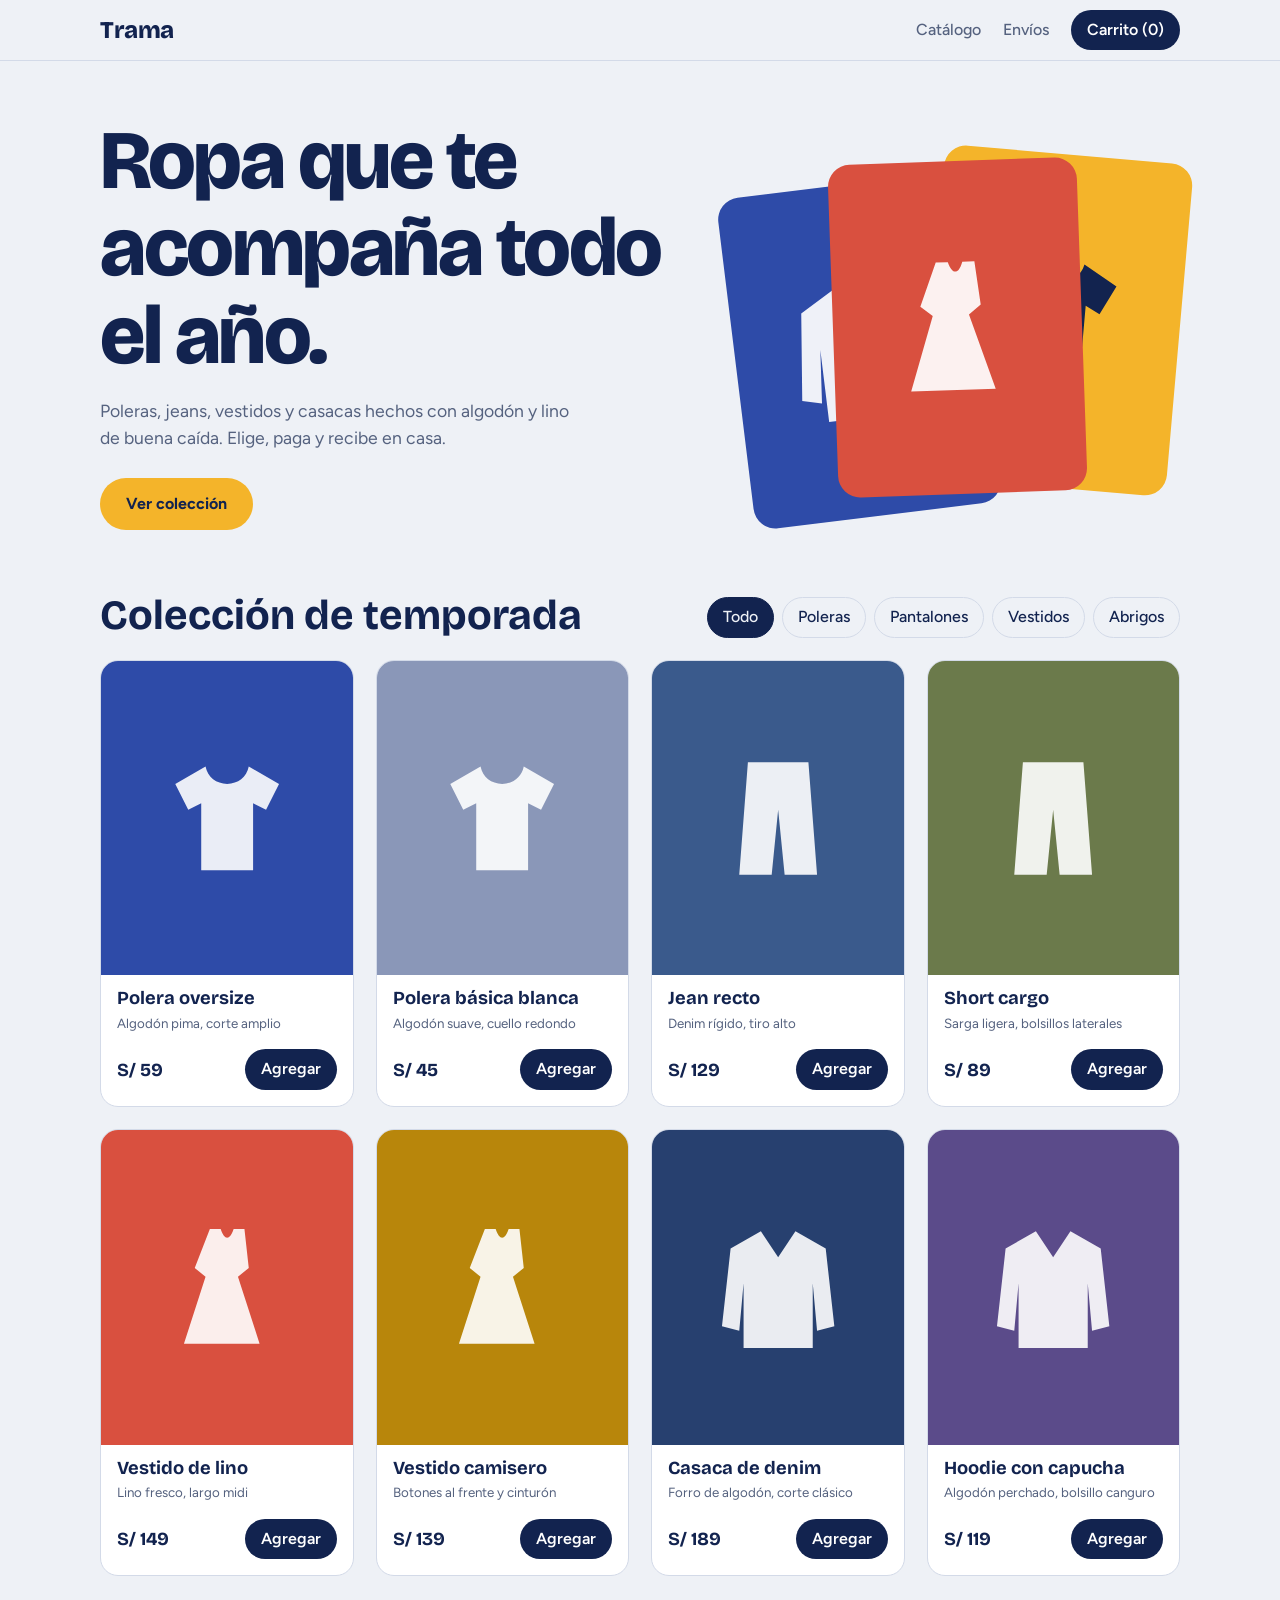
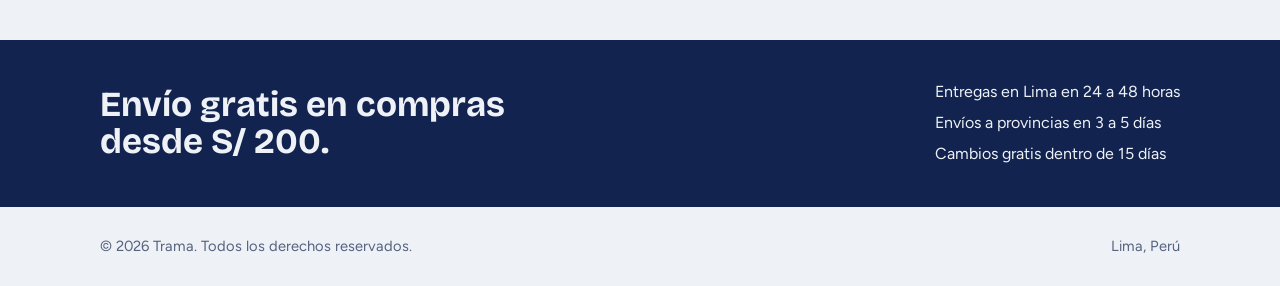
==== index.html @ 6aeb971f "Create index.html" ====
<!DOCTYPE html>
<html lang="es">
<head>
<meta charset="utf-8">
<meta name="viewport" content="width=device-width, initial-scale=1, viewport-fit=cover">
<title>Trama – Tienda de ropa</title>
<link href="https://fonts.googleapis.com/css2?family=Bricolage+Grotesque:wght@500;700;800&family=Figtree:wght@400;500;600&display=swap" rel="stylesheet">
<style>
:root{--bg:#EEF1F6;--surface:#fff;--ink:#12234F;--muted:#55627F;--line:#D3DAE8;--accent:#F4B42A;--on-accent:#12234F;--btn:#12234F;--on-btn:#fff;
box-sizing:border-box;padding-top:env(safe-area-inset-top,0px);padding-bottom:env(safe-area-inset-bottom,0px)}
@media (prefers-color-scheme:dark){:root:not([data-theme="light"]){--bg:#0F1730;--surface:#18224A;--ink:#EEF1F8;--muted:#A9B4D0;--line:#2B3766;--accent:#F4B42A;--on-accent:#12234F;--btn:#F4B42A;--on-btn:#12234F;color-scheme:dark}}
:root[data-theme="dark"]{--bg:#0F1730;--surface:#18224A;--ink:#EEF1F8;--muted:#A9B4D0;--line:#2B3766;--btn:#F4B42A;--on-btn:#12234F;color-scheme:dark}
*,*::before,*::after{box-sizing:inherit}
html{scroll-padding-top:env(safe-area-inset-top,0px)}
body{margin:0;background:var(--bg);color:var(--ink);font:400 1rem/1.55 Figtree,system-ui,sans-serif}
h1,h2,h3{font-family:"Bricolage Grotesque",Figtree,system-ui,sans-serif;line-height:1.05;margin:0}
a{color:inherit}
button{font:inherit;cursor:pointer}
:focus-visible{outline:3px solid var(--accent);outline-offset:2px}
.wrap{max-width:1120px;margin:0 auto;padding:0 20px}
header{position:sticky;top:env(safe-area-inset-top,0px);z-index:5;background:var(--bg);border-bottom:1px solid var(--line)}
header .wrap{display:flex;align-items:center;justify-content:space-between;height:60px}
.logo{font:800 1.5rem "Bricolage Grotesque",sans-serif;text-decoration:none;letter-spacing:-.02em}
nav{display:flex;gap:22px;align-items:center}
nav a{text-decoration:none;font-weight:500;color:var(--muted)}
nav a:hover{color:var(--ink)}
.cart-btn{background:var(--btn);color:var(--on-btn);border:0;border-radius:999px;padding:8px 16px;font-weight:600}
.hero{padding:56px 0 40px}
.hero .wrap{display:grid;grid-template-columns:1.15fr .85fr;gap:32px;align-items:center}
.hero h1{font-size:clamp(2.6rem,7vw,5.2rem);font-weight:800;letter-spacing:-.03em}
.hero p{max-width:44ch;color:var(--muted);font-size:1.1rem;margin:18px 0 26px}
.cta{display:inline-block;background:var(--accent);color:var(--on-accent);font-weight:700;padding:14px 26px;border-radius:999px;text-decoration:none}
.stack{position:relative;height:340px}
.tile{position:absolute;width:56%;aspect-ratio:3/4;border-radius:22px;display:grid;place-items:center;color:rgba(255,255,255,.92)}
.tile svg{width:62%;height:62%}
.t1{background:#2E4BA8;left:0;top:30px;transform:rotate(-7deg)}
.t2{background:#F4B42A;color:#12234F;right:0;top:0;transform:rotate(5deg)}
.t3{background:#D9503F;left:22%;bottom:0;transform:rotate(-2deg)}
.shop{padding:24px 0 64px}
.shop-head{display:flex;flex-wrap:wrap;gap:16px;align-items:end;justify-content:space-between;margin-bottom:22px}
.shop-head h2{font-size:clamp(1.8rem,4vw,2.6rem)}
.filters{display:flex;flex-wrap:wrap;gap:8px}
.filters button{background:transparent;color:var(--ink);border:1.5px solid var(--line);border-radius:999px;padding:7px 15px;font-weight:500}
.filters button[aria-pressed="true"]{background:var(--ink);color:var(--bg);border-color:var(--ink)}
.grid{display:grid;grid-template-columns:repeat(auto-fill,minmax(230px,1fr));gap:22px}
.card{background:var(--surface);border:1px solid var(--line);border-radius:18px;overflow:hidden;display:flex;flex-direction:column}
.thumb{aspect-ratio:4/5;display:grid;place-items:center;color:rgba(255,255,255,.9)}
.thumb svg{width:55%;height:55%}
.info{padding:14px 16px 16px;display:flex;flex-direction:column;gap:4px;flex:1}
.info h3{font-size:1.15rem;font-weight:700}
.info small{color:var(--muted)}
.row{display:flex;justify-content:space-between;align-items:center;margin-top:auto;padding-top:12px}
.price{font:700 1.15rem "Bricolage Grotesque",sans-serif}
.add{background:var(--btn);color:var(--on-btn);border:0;border-radius:999px;padding:8px 16px;font-weight:600}
.promo{background:var(--ink);color:var(--bg);padding:40px 0}
.promo .wrap{display:flex;flex-wrap:wrap;gap:12px 40px;justify-content:space-between;align-items:center}
.promo h2{font-size:clamp(1.5rem,3.5vw,2.2rem);max-width:20ch}
.promo ul{margin:0;padding:0;list-style:none;display:grid;gap:6px}
footer{padding:28px 0;color:var(--muted);font-size:.92rem}
footer .wrap{display:flex;flex-wrap:wrap;justify-content:space-between;gap:8px}
aside{position:fixed;top:0;right:0;bottom:0;width:min(380px,100%);background:var(--surface);border-left:1px solid var(--line);z-index:10;transform:translateX(100%);transition:transform .25s;display:flex;flex-direction:column;padding:calc(18px + env(safe-area-inset-top,0px)) 20px calc(18px + env(safe-area-inset-bottom,0px))}
aside.open{transform:none}
aside header{position:static;border:0;background:none}
.drawer-top{display:flex;justify-content:space-between;align-items:center}
.drawer-top h2{font-size:1.5rem}
.x{background:none;border:0;color:var(--ink);font-size:1.6rem;line-height:1}
#items{flex:1;overflow:auto;margin:14px 0;display:grid;gap:12px;align-content:start}
.line{display:grid;grid-template-columns:auto 1fr auto;gap:12px;align-items:center;border-bottom:1px solid var(--line);padding-bottom:12px}
.dot{width:38px;height:38px;border-radius:10px}
.line b{display:block}
.line small{color:var(--muted)}
.qty{display:flex;align-items:center;gap:8px}
.qty button{width:28px;height:28px;border-radius:50%;border:1.5px solid var(--line);background:none;color:var(--ink)}
.empty{color:var(--muted)}
.total{display:flex;justify-content:space-between;font:700 1.25rem "Bricolage Grotesque",sans-serif;margin-bottom:12px}
.checkout{display:block;text-align:center;background:var(--accent);color:var(--on-accent);font-weight:700;padding:14px;border-radius:999px;text-decoration:none}
.checkout[aria-disabled="true"]{opacity:.45;pointer-events:none}
.scrim{position:fixed;inset:0;background:rgba(10,15,35,.5);z-index:9;display:none}
.scrim.open{display:block}
@media (max-width:760px){.hero .wrap{grid-template-columns:1fr}.stack{height:280px}nav a.hide{display:none}}
@media (prefers-reduced-motion:reduce){aside{transition:none}}
</style>
</head>
<body>
<svg width="0" height="0" style="position:absolute" aria-hidden="true">
<symbol id="polera" viewBox="0 0 64 64"><path fill="currentColor" d="M22 8l-14 8 6 12 6-3v31h24V25l6 3 6-12-14-8c-1 5-5 8-10 8s-9-3-10-8z"/></symbol>
<symbol id="pantalon" viewBox="0 0 64 64"><path fill="currentColor" d="M18 6h28l4 52H35l-3-30-3 30H14z"/></symbol>
<symbol id="vestido" viewBox="0 0 64 64"><path fill="currentColor" d="M24 5h5c1 3 2 4 3 4s2-1 3-4h5l2 18-5 4 10 31H12l10-31-5-4z"/></symbol>
<symbol id="abrigo" viewBox="0 0 64 64"><path fill="currentColor" d="M24 6l-14 8-4 36 8 2 2-22v30h32V30l2 22 8-2-4-36-14-8-8 12z"/></symbol>
</svg>

<header><div class="wrap">
<a class="logo" href="#">Trama</a>
<nav><a class="hide" href="#catalogo">Catálogo</a><a class="hide" href="#envios">Envíos</a>
<button class="cart-btn" id="open" aria-label="Abrir carrito">Carrito (<span id="count">0</span>)</button></nav>
</div></header>

<section class="hero"><div class="wrap">
<div>
<h1>Ropa que te acompaña todo el año.</h1>
<p>Poleras, jeans, vestidos y casacas hechos con algodón y lino de buena caída. Elige, paga y recibe en casa.</p>
<a class="cta" href="#catalogo">Ver colección</a>
</div>
<div class="stack" aria-hidden="true">
<div class="tile t1"><svg><use href="#abrigo"/></svg></div>
<div class="tile t2"><svg><use href="#polera"/></svg></div>
<div class="tile t3"><svg><use href="#vestido"/></svg></div>
</div>
</div></section>

<section class="shop" id="catalogo"><div class="wrap">
<div class="shop-head">
<h2>Colección de temporada</h2>
<div class="filters" id="filters" role="group" aria-label="Filtrar por categoría"></div>
</div>
<div class="grid" id="grid"></div>
</div></section>

<section class="promo" id="envios"><div class="wrap">
<h2>Envío gratis en compras desde S/ 200.</h2>
<ul><li>Entregas en Lima en 24 a 48 horas</li><li>Envíos a provincias en 3 a 5 días</li><li>Cambios gratis dentro de 15 días</li></ul>
</div></section>

<footer><div class="wrap"><span>© 2026 Trama. Todos los derechos reservados.</span><span>Lima, Perú</span></div></footer>

<div class="scrim" id="scrim"></div>
<aside id="drawer" aria-label="Carrito de compras" aria-hidden="true">
<div class="drawer-top"><h2>Tu carrito</h2><button class="x" id="close" aria-label="Cerrar carrito">×</button></div>
<div id="items"></div>
<div class="total"><span>Total</span><span id="total">S/ 0</span></div>
<a class="checkout" id="checkout" href="#" aria-disabled="true">Finalizar compra por WhatsApp</a>
</aside>

<script>
var P=[
{id:1,n:"Polera oversize",c:"Poleras",p:59,col:"#2E4BA8",i:"polera",d:"Algodón pima, corte amplio"},
{id:2,n:"Polera básica blanca",c:"Poleras",p:45,col:"#8A97B8",i:"polera",d:"Algodón suave, cuello redondo"},
{id:3,n:"Jean recto",c:"Pantalones",p:129,col:"#3A5A8C",i:"pantalon",d:"Denim rígido, tiro alto"},
{id:4,n:"Short cargo",c:"Pantalones",p:89,col:"#6B7A4B",i:"pantalon",d:"Sarga ligera, bolsillos laterales"},
{id:5,n:"Vestido de lino",c:"Vestidos",p:149,col:"#D9503F",i:"vestido",d:"Lino fresco, largo midi"},
{id:6,n:"Vestido camisero",c:"Vestidos",p:139,col:"#B8860B",i:"vestido",d:"Botones al frente y cinturón"},
{id:7,n:"Casaca de denim",c:"Abrigos",p:189,col:"#27406F",i:"abrigo",d:"Forro de algodón, corte clásico"},
{id:8,n:"Hoodie con capucha",c:"Abrigos",p:119,col:"#5B4B8A",i:"abrigo",d:"Algodón perchado, bolsillo canguro"}
];
var cats=["Todo","Poleras","Pantalones","Vestidos","Abrigos"],cur="Todo",cart={};
var $=function(i){return document.getElementById(i)};
function money(n){return "S/ "+n}
function drawFilters(){
  $("filters").innerHTML=cats.map(function(c){return '<button type="button" data-c="'+c+'" aria-pressed="'+(c===cur)+'">'+c+'</button>'}).join("");
}
function drawGrid(){
  $("grid").innerHTML=P.filter(function(x){return cur==="Todo"||x.c===cur}).map(function(x){
    return '<article class="card"><div class="thumb" style="background:'+x.col+'"><svg><use href="#'+x.i+'"/></svg></div>'+
    '<div class="info"><h3>'+x.n+'</h3><small>'+x.d+'</small><div class="row"><span class="price">'+money(x.p)+'</span>'+
    '<button class="add" type="button" data-add="'+x.id+'">Agregar</button></div></div></article>';
  }).join("");
}
function drawCart(){
  var ids=Object.keys(cart),n=0,t=0;
  var h=ids.map(function(id){var x=P.filter(function(p){return p.id==id})[0],q=cart[id];n+=q;t+=q*x.p;
    return '<div class="line"><div class="dot" style="background:'+x.col+'"></div><div><b>'+x.n+'</b><small>'+money(x.p)+'</small></div>'+
    '<div class="qty"><button type="button" data-m="'+id+'" aria-label="Quitar uno">−</button><span>'+q+'</span><button type="button" data-p="'+id+'" aria-label="Agregar uno">+</button></div></div>';
  }).join("");
  $("items").innerHTML=h||'<p class="empty">Tu carrito está vacío. Agrega una prenda para empezar.</p>';
  $("count").textContent=n;$("total").textContent=money(t);
  var msg="Hola, quiero comprar:\n"+ids.map(function(id){var x=P.filter(function(p){return p.id==id})[0];return "- "+cart[id]+" x "+x.n}).join("\n")+"\nTotal: "+money(t);
  var a=$("checkout");
  a.setAttribute("aria-disabled",n?"false":"true");
  a.href=n?"https://wa.me/51999999999?text="+encodeURIComponent(msg):"#";
  if(n)a.target="_blank";
}
function toggle(o){$("drawer").classList.toggle("open",o);$("scrim").classList.toggle("open",o);$("drawer").setAttribute("aria-hidden",!o)}
document.addEventListener("click",function(e){
  var t=e.target;
  if(t.dataset.c){cur=t.dataset.c;drawFilters();drawGrid()}
  if(t.dataset.add){cart[t.dataset.add]=(cart[t.dataset.add]||0)+1;drawCart();toggle(true)}
  if(t.dataset.p){cart[t.dataset.p]++;drawCart()}
  if(t.dataset.m){if(--cart[t.dataset.m]<=0)delete cart[t.dataset.m];drawCart()}
});
$("open").onclick=function(){toggle(true)};
$("close").onclick=function(){toggle(false)};
$("scrim").onclick=function(){toggle(false)};
document.addEventListener("keydown",function(e){if(e.key==="Escape")toggle(false)});
drawFilters();drawGrid();drawCart();
</script>
</body>
</html>
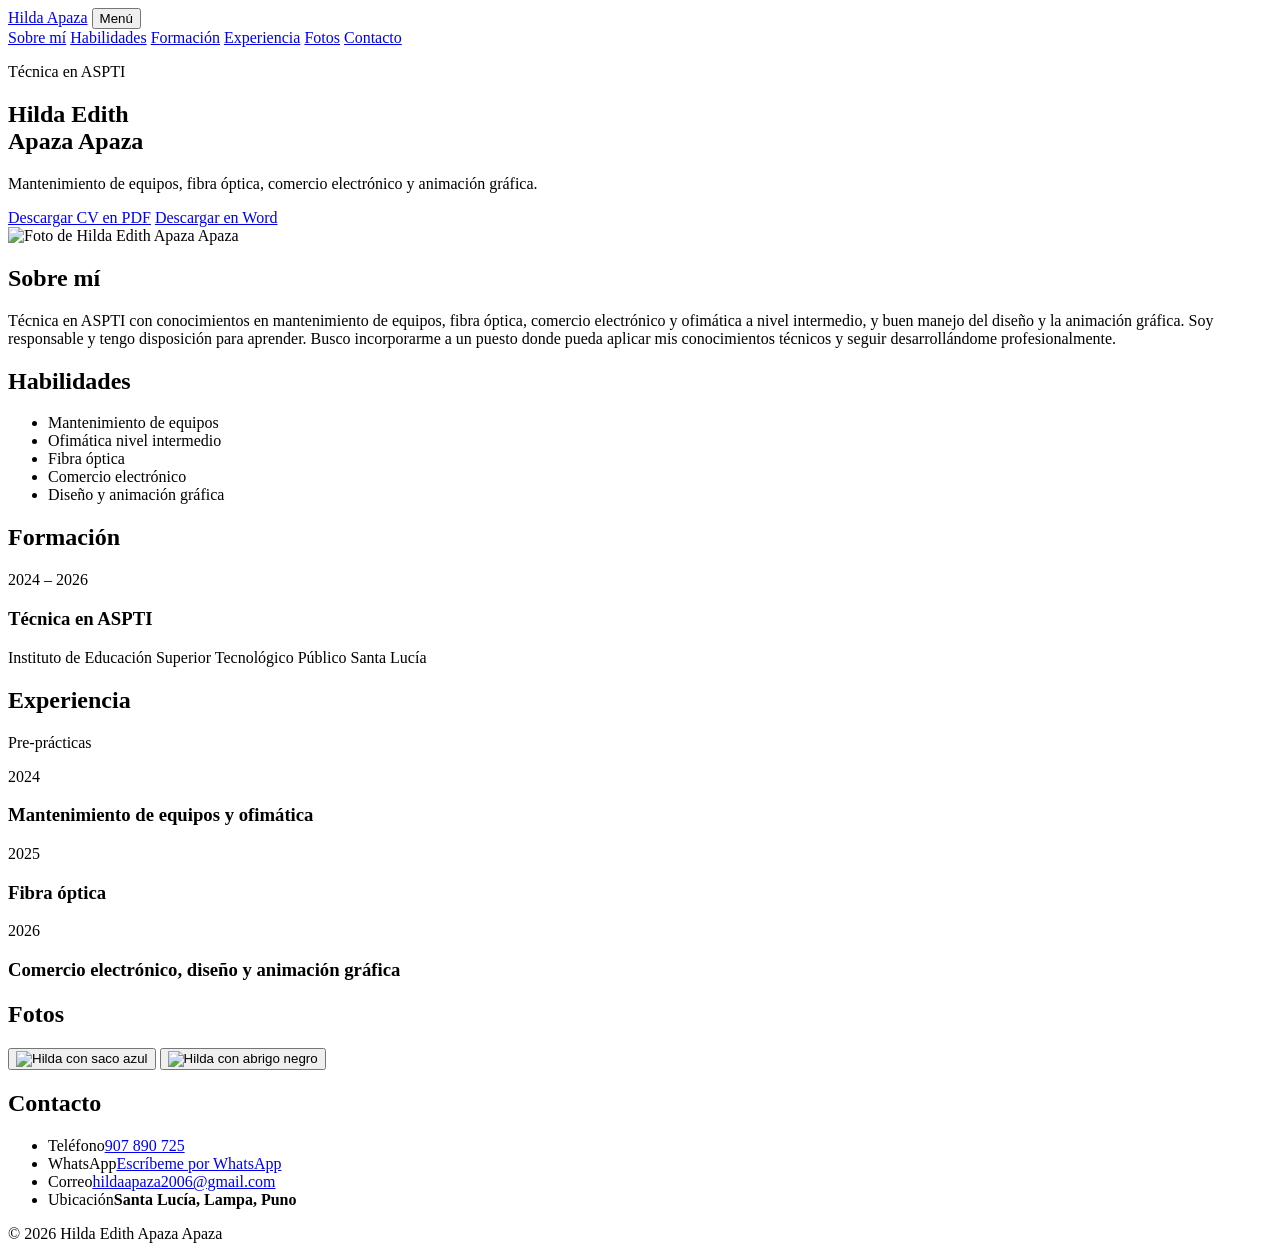
==== commit 614dc5ec: "Add files via upload" ====
--- a/index.html
+++ b/index.html
@@ -1,187 +1,121 @@
 <!DOCTYPE html>
 <html lang="es">
 <head>
-<meta charset="utf-8">
-<meta name="viewport" content="width=device-width, initial-scale=1, viewport-fit=cover">
-<title>Trama – Tienda de ropa</title>
-<link href="https://fonts.googleapis.com/css2?family=Bricolage+Grotesque:wght@500;700;800&family=Figtree:wght@400;500;600&display=swap" rel="stylesheet">
-<style>
-:root{--bg:#EEF1F6;--surface:#fff;--ink:#12234F;--muted:#55627F;--line:#D3DAE8;--accent:#F4B42A;--on-accent:#12234F;--btn:#12234F;--on-btn:#fff;
-box-sizing:border-box;padding-top:env(safe-area-inset-top,0px);padding-bottom:env(safe-area-inset-bottom,0px)}
-@media (prefers-color-scheme:dark){:root:not([data-theme="light"]){--bg:#0F1730;--surface:#18224A;--ink:#EEF1F8;--muted:#A9B4D0;--line:#2B3766;--accent:#F4B42A;--on-accent:#12234F;--btn:#F4B42A;--on-btn:#12234F;color-scheme:dark}}
-:root[data-theme="dark"]{--bg:#0F1730;--surface:#18224A;--ink:#EEF1F8;--muted:#A9B4D0;--line:#2B3766;--btn:#F4B42A;--on-btn:#12234F;color-scheme:dark}
-*,*::before,*::after{box-sizing:inherit}
-html{scroll-padding-top:env(safe-area-inset-top,0px)}
-body{margin:0;background:var(--bg);color:var(--ink);font:400 1rem/1.55 Figtree,system-ui,sans-serif}
-h1,h2,h3{font-family:"Bricolage Grotesque",Figtree,system-ui,sans-serif;line-height:1.05;margin:0}
-a{color:inherit}
-button{font:inherit;cursor:pointer}
-:focus-visible{outline:3px solid var(--accent);outline-offset:2px}
-.wrap{max-width:1120px;margin:0 auto;padding:0 20px}
-header{position:sticky;top:env(safe-area-inset-top,0px);z-index:5;background:var(--bg);border-bottom:1px solid var(--line)}
-header .wrap{display:flex;align-items:center;justify-content:space-between;height:60px}
-.logo{font:800 1.5rem "Bricolage Grotesque",sans-serif;text-decoration:none;letter-spacing:-.02em}
-nav{display:flex;gap:22px;align-items:center}
-nav a{text-decoration:none;font-weight:500;color:var(--muted)}
-nav a:hover{color:var(--ink)}
-.cart-btn{background:var(--btn);color:var(--on-btn);border:0;border-radius:999px;padding:8px 16px;font-weight:600}
-.hero{padding:56px 0 40px}
-.hero .wrap{display:grid;grid-template-columns:1.15fr .85fr;gap:32px;align-items:center}
-.hero h1{font-size:clamp(2.6rem,7vw,5.2rem);font-weight:800;letter-spacing:-.03em}
-.hero p{max-width:44ch;color:var(--muted);font-size:1.1rem;margin:18px 0 26px}
-.cta{display:inline-block;background:var(--accent);color:var(--on-accent);font-weight:700;padding:14px 26px;border-radius:999px;text-decoration:none}
-.stack{position:relative;height:340px}
-.tile{position:absolute;width:56%;aspect-ratio:3/4;border-radius:22px;display:grid;place-items:center;color:rgba(255,255,255,.92)}
-.tile svg{width:62%;height:62%}
-.t1{background:#2E4BA8;left:0;top:30px;transform:rotate(-7deg)}
-.t2{background:#F4B42A;color:#12234F;right:0;top:0;transform:rotate(5deg)}
-.t3{background:#D9503F;left:22%;bottom:0;transform:rotate(-2deg)}
-.shop{padding:24px 0 64px}
-.shop-head{display:flex;flex-wrap:wrap;gap:16px;align-items:end;justify-content:space-between;margin-bottom:22px}
-.shop-head h2{font-size:clamp(1.8rem,4vw,2.6rem)}
-.filters{display:flex;flex-wrap:wrap;gap:8px}
-.filters button{background:transparent;color:var(--ink);border:1.5px solid var(--line);border-radius:999px;padding:7px 15px;font-weight:500}
-.filters button[aria-pressed="true"]{background:var(--ink);color:var(--bg);border-color:var(--ink)}
-.grid{display:grid;grid-template-columns:repeat(auto-fill,minmax(230px,1fr));gap:22px}
-.card{background:var(--surface);border:1px solid var(--line);border-radius:18px;overflow:hidden;display:flex;flex-direction:column}
-.thumb{aspect-ratio:4/5;display:grid;place-items:center;color:rgba(255,255,255,.9)}
-.thumb svg{width:55%;height:55%}
-.info{padding:14px 16px 16px;display:flex;flex-direction:column;gap:4px;flex:1}
-.info h3{font-size:1.15rem;font-weight:700}
-.info small{color:var(--muted)}
-.row{display:flex;justify-content:space-between;align-items:center;margin-top:auto;padding-top:12px}
-.price{font:700 1.15rem "Bricolage Grotesque",sans-serif}
-.add{background:var(--btn);color:var(--on-btn);border:0;border-radius:999px;padding:8px 16px;font-weight:600}
-.promo{background:var(--ink);color:var(--bg);padding:40px 0}
-.promo .wrap{display:flex;flex-wrap:wrap;gap:12px 40px;justify-content:space-between;align-items:center}
-.promo h2{font-size:clamp(1.5rem,3.5vw,2.2rem);max-width:20ch}
-.promo ul{margin:0;padding:0;list-style:none;display:grid;gap:6px}
-footer{padding:28px 0;color:var(--muted);font-size:.92rem}
-footer .wrap{display:flex;flex-wrap:wrap;justify-content:space-between;gap:8px}
-aside{position:fixed;top:0;right:0;bottom:0;width:min(380px,100%);background:var(--surface);border-left:1px solid var(--line);z-index:10;transform:translateX(100%);transition:transform .25s;display:flex;flex-direction:column;padding:calc(18px + env(safe-area-inset-top,0px)) 20px calc(18px + env(safe-area-inset-bottom,0px))}
-aside.open{transform:none}
-aside header{position:static;border:0;background:none}
-.drawer-top{display:flex;justify-content:space-between;align-items:center}
-.drawer-top h2{font-size:1.5rem}
-.x{background:none;border:0;color:var(--ink);font-size:1.6rem;line-height:1}
-#items{flex:1;overflow:auto;margin:14px 0;display:grid;gap:12px;align-content:start}
-.line{display:grid;grid-template-columns:auto 1fr auto;gap:12px;align-items:center;border-bottom:1px solid var(--line);padding-bottom:12px}
-.dot{width:38px;height:38px;border-radius:10px}
-.line b{display:block}
-.line small{color:var(--muted)}
-.qty{display:flex;align-items:center;gap:8px}
-.qty button{width:28px;height:28px;border-radius:50%;border:1.5px solid var(--line);background:none;color:var(--ink)}
-.empty{color:var(--muted)}
-.total{display:flex;justify-content:space-between;font:700 1.25rem "Bricolage Grotesque",sans-serif;margin-bottom:12px}
-.checkout{display:block;text-align:center;background:var(--accent);color:var(--on-accent);font-weight:700;padding:14px;border-radius:999px;text-decoration:none}
-.checkout[aria-disabled="true"]{opacity:.45;pointer-events:none}
-.scrim{position:fixed;inset:0;background:rgba(10,15,35,.5);z-index:9;display:none}
-.scrim.open{display:block}
-@media (max-width:760px){.hero .wrap{grid-template-columns:1fr}.stack{height:280px}nav a.hide{display:none}}
-@media (prefers-reduced-motion:reduce){aside{transition:none}}
-</style>
+  <meta charset="UTF-8">
+  <meta name="viewport" content="width=device-width, initial-scale=1">
+  <title>Hilda Edith Apaza Apaza | Técnica en ASPTI</title>
+  <meta name="description" content="CV de Hilda Edith Apaza Apaza, técnica en ASPTI de Santa Lucía, Lampa, Puno. Mantenimiento de equipos, fibra óptica, comercio electrónico, diseño y animación gráfica.">
+  <link rel="preconnect" href="https://fonts.googleapis.com">
+  <link rel="preconnect" href="https://fonts.gstatic.com" crossorigin>
+  <link href="https://fonts.googleapis.com/css2?family=Bricolage+Grotesque:wght@600;800&family=Source+Sans+3:wght@400;600&display=swap" rel="stylesheet">
+  <link rel="stylesheet" href="css/style.css">
 </head>
 <body>
-<svg width="0" height="0" style="position:absolute" aria-hidden="true">
-<symbol id="polera" viewBox="0 0 64 64"><path fill="currentColor" d="M22 8l-14 8 6 12 6-3v31h24V25l6 3 6-12-14-8c-1 5-5 8-10 8s-9-3-10-8z"/></symbol>
-<symbol id="pantalon" viewBox="0 0 64 64"><path fill="currentColor" d="M18 6h28l4 52H35l-3-30-3 30H14z"/></symbol>
-<symbol id="vestido" viewBox="0 0 64 64"><path fill="currentColor" d="M24 5h5c1 3 2 4 3 4s2-1 3-4h5l2 18-5 4 10 31H12l10-31-5-4z"/></symbol>
-<symbol id="abrigo" viewBox="0 0 64 64"><path fill="currentColor" d="M24 6l-14 8-4 36 8 2 2-22v30h32V30l2 22 8-2-4-36-14-8-8 12z"/></symbol>
-</svg>
+  <header class="nav">
+    <a class="nav__logo" href="#inicio">Hilda Apaza</a>
+    <button class="nav__toggle" aria-label="Abrir menú" aria-expanded="false">Menú</button>
+    <nav class="nav__links" id="menu">
+      <a href="#sobre-mi">Sobre mí</a>
+      <a href="#habilidades">Habilidades</a>
+      <a href="#formacion">Formación</a>
+      <a href="#experiencia">Experiencia</a>
+      <a href="#fotos">Fotos</a>
+      <a href="#contacto">Contacto</a>
+    </nav>
+  </header>
 
-<header><div class="wrap">
-<a class="logo" href="#">Trama</a>
-<nav><a class="hide" href="#catalogo">Catálogo</a><a class="hide" href="#envios">Envíos</a>
-<button class="cart-btn" id="open" aria-label="Abrir carrito">Carrito (<span id="count">0</span>)</button></nav>
-</div></header>
+  <main>
+    <section class="hero" id="inicio">
+      <div class="hero__text">
+        <p class="hero__role">Técnica en ASPTI</p>
+        <h1>Hilda Edith<br>Apaza Apaza</h1>
+        <p class="hero__lead">Mantenimiento de equipos, fibra óptica, comercio electrónico y animación gráfica.</p>
+        <div class="hero__actions">
+          <a class="btn btn--main" href="cv/CV_Hilda_Edith_Apaza_Apaza.pdf" download>Descargar CV en PDF</a>
+          <a class="btn" href="cv/CV_Hilda_Edith_Apaza_Apaza.docx" download>Descargar en Word</a>
+        </div>
+      </div>
+      <img class="hero__photo" src="img/perfil.jpg" alt="Foto de Hilda Edith Apaza Apaza" width="320" height="320">
+    </section>
 
-<section class="hero"><div class="wrap">
-<div>
-<h1>Ropa que te acompaña todo el año.</h1>
-<p>Poleras, jeans, vestidos y casacas hechos con algodón y lino de buena caída. Elige, paga y recibe en casa.</p>
-<a class="cta" href="#catalogo">Ver colección</a>
-</div>
-<div class="stack" aria-hidden="true">
-<div class="tile t1"><svg><use href="#abrigo"/></svg></div>
-<div class="tile t2"><svg><use href="#polera"/></svg></div>
-<div class="tile t3"><svg><use href="#vestido"/></svg></div>
-</div>
-</div></section>
+    <section class="section" id="sobre-mi">
+      <h2>Sobre mí</h2>
+      <p>Técnica en ASPTI con conocimientos en mantenimiento de equipos, fibra óptica, comercio electrónico y ofimática a nivel intermedio, y buen manejo del diseño y la animación gráfica. Soy responsable y tengo disposición para aprender. Busco incorporarme a un puesto donde pueda aplicar mis conocimientos técnicos y seguir desarrollándome profesionalmente.</p>
+    </section>
 
-<section class="shop" id="catalogo"><div class="wrap">
-<div class="shop-head">
-<h2>Colección de temporada</h2>
-<div class="filters" id="filters" role="group" aria-label="Filtrar por categoría"></div>
-</div>
-<div class="grid" id="grid"></div>
-</div></section>
+    <section class="section" id="habilidades">
+      <h2>Habilidades</h2>
+      <ul class="chips">
+        <li>Mantenimiento de equipos</li>
+        <li>Ofimática nivel intermedio</li>
+        <li>Fibra óptica</li>
+        <li>Comercio electrónico</li>
+        <li>Diseño y animación gráfica</li>
+      </ul>
+    </section>
 
-<section class="promo" id="envios"><div class="wrap">
-<h2>Envío gratis en compras desde S/ 200.</h2>
-<ul><li>Entregas en Lima en 24 a 48 horas</li><li>Envíos a provincias en 3 a 5 días</li><li>Cambios gratis dentro de 15 días</li></ul>
-</div></section>
+    <section class="section" id="formacion">
+      <h2>Formación</h2>
+      <article class="item">
+        <p class="item__date">2024 – 2026</p>
+        <div>
+          <h3>Técnica en ASPTI</h3>
+          <p>Instituto de Educación Superior Tecnológico Público Santa Lucía</p>
+        </div>
+      </article>
+    </section>
 
-<footer><div class="wrap"><span>© 2026 Trama. Todos los derechos reservados.</span><span>Lima, Perú</span></div></footer>
+    <section class="section" id="experiencia">
+      <h2>Experiencia</h2>
+      <p class="section__sub">Pre-prácticas</p>
+      <div class="timeline">
+        <article class="item">
+          <p class="item__date">2024</p>
+          <div><h3>Mantenimiento de equipos y ofimática</h3></div>
+        </article>
+        <article class="item">
+          <p class="item__date">2025</p>
+          <div><h3>Fibra óptica</h3></div>
+        </article>
+        <article class="item">
+          <p class="item__date">2026</p>
+          <div><h3>Comercio electrónico, diseño y animación gráfica</h3></div>
+        </article>
+      </div>
+    </section>
 
-<div class="scrim" id="scrim"></div>
-<aside id="drawer" aria-label="Carrito de compras" aria-hidden="true">
-<div class="drawer-top"><h2>Tu carrito</h2><button class="x" id="close" aria-label="Cerrar carrito">×</button></div>
-<div id="items"></div>
-<div class="total"><span>Total</span><span id="total">S/ 0</span></div>
-<a class="checkout" id="checkout" href="#" aria-disabled="true">Finalizar compra por WhatsApp</a>
-</aside>
+    <section class="section" id="fotos">
+      <h2>Fotos</h2>
+      <div class="gallery">
+        <button class="gallery__item" data-full="img/foto-saco-azul.jpg" data-alt="Hilda con saco azul">
+          <img src="img/foto-saco-azul.jpg" alt="Hilda con saco azul" loading="lazy">
+        </button>
+        <button class="gallery__item gallery__item--tall" data-full="img/foto-abrigo.jpg" data-alt="Hilda con abrigo negro">
+          <img src="img/foto-abrigo.jpg" alt="Hilda con abrigo negro" loading="lazy">
+        </button>
+      </div>
+    </section>
 
-<script>
-var P=[
-{id:1,n:"Polera oversize",c:"Poleras",p:59,col:"#2E4BA8",i:"polera",d:"Algodón pima, corte amplio"},
-{id:2,n:"Polera básica blanca",c:"Poleras",p:45,col:"#8A97B8",i:"polera",d:"Algodón suave, cuello redondo"},
-{id:3,n:"Jean recto",c:"Pantalones",p:129,col:"#3A5A8C",i:"pantalon",d:"Denim rígido, tiro alto"},
-{id:4,n:"Short cargo",c:"Pantalones",p:89,col:"#6B7A4B",i:"pantalon",d:"Sarga ligera, bolsillos laterales"},
-{id:5,n:"Vestido de lino",c:"Vestidos",p:149,col:"#D9503F",i:"vestido",d:"Lino fresco, largo midi"},
-{id:6,n:"Vestido camisero",c:"Vestidos",p:139,col:"#B8860B",i:"vestido",d:"Botones al frente y cinturón"},
-{id:7,n:"Casaca de denim",c:"Abrigos",p:189,col:"#27406F",i:"abrigo",d:"Forro de algodón, corte clásico"},
-{id:8,n:"Hoodie con capucha",c:"Abrigos",p:119,col:"#5B4B8A",i:"abrigo",d:"Algodón perchado, bolsillo canguro"}
-];
-var cats=["Todo","Poleras","Pantalones","Vestidos","Abrigos"],cur="Todo",cart={};
-var $=function(i){return document.getElementById(i)};
-function money(n){return "S/ "+n}
-function drawFilters(){
-  $("filters").innerHTML=cats.map(function(c){return '<button type="button" data-c="'+c+'" aria-pressed="'+(c===cur)+'">'+c+'</button>'}).join("");
-}
-function drawGrid(){
-  $("grid").innerHTML=P.filter(function(x){return cur==="Todo"||x.c===cur}).map(function(x){
-    return '<article class="card"><div class="thumb" style="background:'+x.col+'"><svg><use href="#'+x.i+'"/></svg></div>'+
-    '<div class="info"><h3>'+x.n+'</h3><small>'+x.d+'</small><div class="row"><span class="price">'+money(x.p)+'</span>'+
-    '<button class="add" type="button" data-add="'+x.id+'">Agregar</button></div></div></article>';
-  }).join("");
-}
-function drawCart(){
-  var ids=Object.keys(cart),n=0,t=0;
-  var h=ids.map(function(id){var x=P.filter(function(p){return p.id==id})[0],q=cart[id];n+=q;t+=q*x.p;
-    return '<div class="line"><div class="dot" style="background:'+x.col+'"></div><div><b>'+x.n+'</b><small>'+money(x.p)+'</small></div>'+
-    '<div class="qty"><button type="button" data-m="'+id+'" aria-label="Quitar uno">−</button><span>'+q+'</span><button type="button" data-p="'+id+'" aria-label="Agregar uno">+</button></div></div>';
-  }).join("");
-  $("items").innerHTML=h||'<p class="empty">Tu carrito está vacío. Agrega una prenda para empezar.</p>';
-  $("count").textContent=n;$("total").textContent=money(t);
-  var msg="Hola, quiero comprar:\n"+ids.map(function(id){var x=P.filter(function(p){return p.id==id})[0];return "- "+cart[id]+" x "+x.n}).join("\n")+"\nTotal: "+money(t);
-  var a=$("checkout");
-  a.setAttribute("aria-disabled",n?"false":"true");
-  a.href=n?"https://wa.me/51999999999?text="+encodeURIComponent(msg):"#";
-  if(n)a.target="_blank";
-}
-function toggle(o){$("drawer").classList.toggle("open",o);$("scrim").classList.toggle("open",o);$("drawer").setAttribute("aria-hidden",!o)}
-document.addEventListener("click",function(e){
-  var t=e.target;
-  if(t.dataset.c){cur=t.dataset.c;drawFilters();drawGrid()}
-  if(t.dataset.add){cart[t.dataset.add]=(cart[t.dataset.add]||0)+1;drawCart();toggle(true)}
-  if(t.dataset.p){cart[t.dataset.p]++;drawCart()}
-  if(t.dataset.m){if(--cart[t.dataset.m]<=0)delete cart[t.dataset.m];drawCart()}
-});
-$("open").onclick=function(){toggle(true)};
-$("close").onclick=function(){toggle(false)};
-$("scrim").onclick=function(){toggle(false)};
-document.addEventListener("keydown",function(e){if(e.key==="Escape")toggle(false)});
-drawFilters();drawGrid();drawCart();
-</script>
+    <section class="section contact" id="contacto">
+      <h2>Contacto</h2>
+      <ul class="contact__list">
+        <li><span>Teléfono</span><a href="tel:+51907890725">907 890 725</a></li>
+        <li><span>WhatsApp</span><a href="https://wa.me/51907890725" target="_blank" rel="noopener">Escríbeme por WhatsApp</a></li>
+        <li><span>Correo</span><a href="mailto:hildaapaza2006@gmail.com">hildaapaza2006@gmail.com</a></li>
+        <li><span>Ubicación</span><b>Santa Lucía, Lampa, Puno</b></li>
+      </ul>
+    </section>
+  </main>
+
+  <footer class="footer">
+    <p>© <span id="year">2026</span> Hilda Edith Apaza Apaza</p>
+  </footer>
+
+  <dialog class="lightbox" id="lightbox">
+    <button class="lightbox__close" aria-label="Cerrar foto">Cerrar</button>
+    <img src="" alt="">
+  </dialog>
+
+  <script src="js/main.js"></script>
 </body>
 </html>
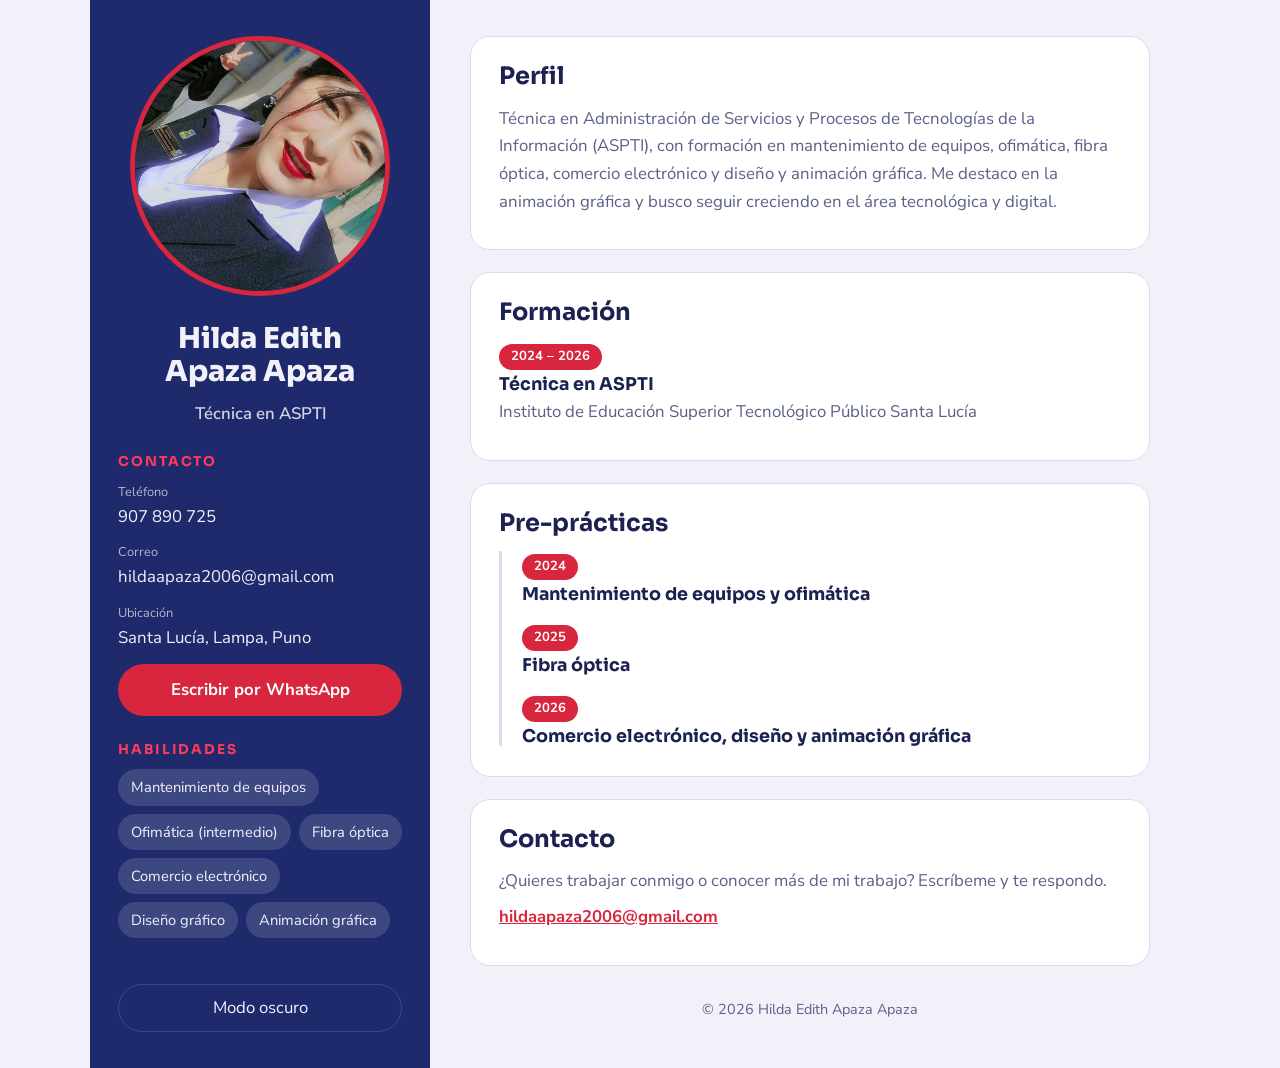
==== commit eccfd03f: "Add files via upload" ====
--- a/index.html
+++ b/index.html
@@ -1,121 +1,91 @@
 <!DOCTYPE html>
 <html lang="es">
 <head>
-  <meta charset="UTF-8">
-  <meta name="viewport" content="width=device-width, initial-scale=1">
-  <title>Hilda Edith Apaza Apaza | Técnica en ASPTI</title>
-  <meta name="description" content="CV de Hilda Edith Apaza Apaza, técnica en ASPTI de Santa Lucía, Lampa, Puno. Mantenimiento de equipos, fibra óptica, comercio electrónico, diseño y animación gráfica.">
-  <link rel="preconnect" href="https://fonts.googleapis.com">
-  <link rel="preconnect" href="https://fonts.gstatic.com" crossorigin>
-  <link href="https://fonts.googleapis.com/css2?family=Bricolage+Grotesque:wght@600;800&family=Source+Sans+3:wght@400;600&display=swap" rel="stylesheet">
-  <link rel="stylesheet" href="css/style.css">
+<meta charset="utf-8">
+<meta name="viewport" content="width=device-width, initial-scale=1">
+<title>Hilda Edith Apaza Apaza – CV</title>
+<meta name="description" content="Currículum de Hilda Edith Apaza Apaza, técnica en ASPTI: mantenimiento de equipos, fibra óptica, comercio electrónico y animación gráfica.">
+<link rel="preconnect" href="https://fonts.googleapis.com">
+<link rel="preconnect" href="https://fonts.gstatic.com" crossorigin>
+<link href="https://fonts.googleapis.com/css2?family=Sora:wght@500;700;800&family=Nunito+Sans:wght@400;600;700&display=swap" rel="stylesheet">
+<link rel="stylesheet" href="style.css">
 </head>
 <body>
-  <header class="nav">
-    <a class="nav__logo" href="#inicio">Hilda Apaza</a>
-    <button class="nav__toggle" aria-label="Abrir menú" aria-expanded="false">Menú</button>
-    <nav class="nav__links" id="menu">
-      <a href="#sobre-mi">Sobre mí</a>
-      <a href="#habilidades">Habilidades</a>
-      <a href="#formacion">Formación</a>
-      <a href="#experiencia">Experiencia</a>
-      <a href="#fotos">Fotos</a>
-      <a href="#contacto">Contacto</a>
-    </nav>
-  </header>
+<div class="page">
 
-  <main>
-    <section class="hero" id="inicio">
-      <div class="hero__text">
-        <p class="hero__role">Técnica en ASPTI</p>
-        <h1>Hilda Edith<br>Apaza Apaza</h1>
-        <p class="hero__lead">Mantenimiento de equipos, fibra óptica, comercio electrónico y animación gráfica.</p>
-        <div class="hero__actions">
-          <a class="btn btn--main" href="cv/CV_Hilda_Edith_Apaza_Apaza.pdf" download>Descargar CV en PDF</a>
-          <a class="btn" href="cv/CV_Hilda_Edith_Apaza_Apaza.docx" download>Descargar en Word</a>
-        </div>
-      </div>
-      <img class="hero__photo" src="img/perfil.jpg" alt="Foto de Hilda Edith Apaza Apaza" width="320" height="320">
+  <aside class="side">
+    <img class="foto" src="foto.jpg" alt="Foto de Hilda Edith Apaza Apaza">
+    <h1>Hilda Edith<br>Apaza Apaza</h1>
+    <p class="rol">Técnica en ASPTI</p>
+
+    <section>
+      <h2>Contacto</h2>
+      <ul class="contacto">
+        <li><span>Teléfono</span><a href="tel:+51907890725">907 890 725</a></li>
+        <li><span>Correo</span><a href="mailto:hildaapaza2006@gmail.com">hildaapaza2006@gmail.com</a></li>
+        <li><span>Ubicación</span>Santa Lucía, Lampa, Puno</li>
+      </ul>
+      <a class="btn" href="https://wa.me/51907890725" target="_blank" rel="noopener">Escribir por WhatsApp</a>
     </section>
 
-    <section class="section" id="sobre-mi">
-      <h2>Sobre mí</h2>
-      <p>Técnica en ASPTI con conocimientos en mantenimiento de equipos, fibra óptica, comercio electrónico y ofimática a nivel intermedio, y buen manejo del diseño y la animación gráfica. Soy responsable y tengo disposición para aprender. Busco incorporarme a un puesto donde pueda aplicar mis conocimientos técnicos y seguir desarrollándome profesionalmente.</p>
-    </section>
-
-    <section class="section" id="habilidades">
+    <section>
       <h2>Habilidades</h2>
       <ul class="chips">
         <li>Mantenimiento de equipos</li>
-        <li>Ofimática nivel intermedio</li>
+        <li>Ofimática (intermedio)</li>
         <li>Fibra óptica</li>
         <li>Comercio electrónico</li>
-        <li>Diseño y animación gráfica</li>
+        <li>Diseño gráfico</li>
+        <li>Animación gráfica</li>
       </ul>
     </section>
 
-    <section class="section" id="formacion">
+    <button class="tema" id="tema" type="button" aria-label="Cambiar entre modo claro y oscuro">Modo oscuro</button>
+  </aside>
+
+  <main class="main">
+    <section class="bloque reveal">
+      <h2>Perfil</h2>
+      <p>Técnica en Administración de Servicios y Procesos de Tecnologías de la Información (ASPTI), con formación en mantenimiento de equipos, ofimática, fibra óptica, comercio electrónico y diseño y animación gráfica. Me destaco en la animación gráfica y busco seguir creciendo en el área tecnológica y digital.</p>
+    </section>
+
+    <section class="bloque reveal">
       <h2>Formación</h2>
       <article class="item">
-        <p class="item__date">2024 – 2026</p>
-        <div>
-          <h3>Técnica en ASPTI</h3>
-          <p>Instituto de Educación Superior Tecnológico Público Santa Lucía</p>
-        </div>
+        <span class="fecha">2024 – 2026</span>
+        <h3>Técnica en ASPTI</h3>
+        <p>Instituto de Educación Superior Tecnológico Público Santa Lucía</p>
       </article>
     </section>
 
-    <section class="section" id="experiencia">
-      <h2>Experiencia</h2>
-      <p class="section__sub">Pre-prácticas</p>
-      <div class="timeline">
+    <section class="bloque reveal">
+      <h2>Pre-prácticas</h2>
+      <div class="linea">
         <article class="item">
-          <p class="item__date">2024</p>
-          <div><h3>Mantenimiento de equipos y ofimática</h3></div>
+          <span class="fecha">2024</span>
+          <h3>Mantenimiento de equipos y ofimática</h3>
         </article>
         <article class="item">
-          <p class="item__date">2025</p>
-          <div><h3>Fibra óptica</h3></div>
+          <span class="fecha">2025</span>
+          <h3>Fibra óptica</h3>
         </article>
         <article class="item">
-          <p class="item__date">2026</p>
-          <div><h3>Comercio electrónico, diseño y animación gráfica</h3></div>
+          <span class="fecha">2026</span>
+          <h3>Comercio electrónico, diseño y animación gráfica</h3>
         </article>
       </div>
     </section>
 
-    <section class="section" id="fotos">
-      <h2>Fotos</h2>
-      <div class="gallery">
-        <button class="gallery__item" data-full="img/foto-saco-azul.jpg" data-alt="Hilda con saco azul">
-          <img src="img/foto-saco-azul.jpg" alt="Hilda con saco azul" loading="lazy">
-        </button>
-        <button class="gallery__item gallery__item--tall" data-full="img/foto-abrigo.jpg" data-alt="Hilda con abrigo negro">
-          <img src="img/foto-abrigo.jpg" alt="Hilda con abrigo negro" loading="lazy">
-        </button>
-      </div>
+    <section class="bloque reveal">
+      <h2>Contacto</h2>
+      <p>¿Quieres trabajar conmigo o conocer más de mi trabajo? Escríbeme y te respondo.</p>
+      <p><a class="enlace" href="mailto:hildaapaza2006@gmail.com">hildaapaza2006@gmail.com</a></p>
     </section>
 
-    <section class="section contact" id="contacto">
-      <h2>Contacto</h2>
-      <ul class="contact__list">
-        <li><span>Teléfono</span><a href="tel:+51907890725">907 890 725</a></li>
-        <li><span>WhatsApp</span><a href="https://wa.me/51907890725" target="_blank" rel="noopener">Escríbeme por WhatsApp</a></li>
-        <li><span>Correo</span><a href="mailto:hildaapaza2006@gmail.com">hildaapaza2006@gmail.com</a></li>
-        <li><span>Ubicación</span><b>Santa Lucía, Lampa, Puno</b></li>
-      </ul>
-    </section>
+    <footer>© <span id="anio"></span> Hilda Edith Apaza Apaza</footer>
   </main>
 
-  <footer class="footer">
-    <p>© <span id="year">2026</span> Hilda Edith Apaza Apaza</p>
-  </footer>
-
-  <dialog class="lightbox" id="lightbox">
-    <button class="lightbox__close" aria-label="Cerrar foto">Cerrar</button>
-    <img src="" alt="">
-  </dialog>
-
-  <script src="js/main.js"></script>
+</div>
+<script src="script.js"></script>
 </body>
 </html>
--- a/style.css
+++ b/style.css
@@ -0,0 +1,148 @@
+/* Colores: cambia aquí para personalizar toda la página */
+:root{
+  --bg:#F2F1FA;
+  --card:#FFFFFF;
+  --ink:#1B2150;
+  --muted:#5A6088;
+  --line:#DCDBEE;
+  --side:#1E2A6B;
+  --side-ink:#F2F1FA;
+  --accent:#D7263D;
+  --chip:rgba(255,255,255,.14);
+}
+:root[data-tema="oscuro"]{
+  --bg:#0E1230;
+  --card:#171D4A;
+  --ink:#ECEBFA;
+  --muted:#A9AED6;
+  --line:#2B3270;
+  --side:#0A0D26;
+  --side-ink:#ECEBFA;
+}
+
+*,*::before,*::after{box-sizing:border-box}
+html{scroll-behavior:smooth}
+body{
+  margin:0;
+  background:var(--bg);
+  color:var(--ink);
+  font:400 1.05rem/1.65 "Nunito Sans",system-ui,sans-serif;
+}
+h1,h2,h3{font-family:Sora,system-ui,sans-serif;margin:0;line-height:1.15}
+a{color:inherit}
+:focus-visible{outline:3px solid var(--accent);outline-offset:3px}
+
+.page{
+  max-width:1100px;
+  margin:0 auto;
+  display:grid;
+  grid-template-columns:340px 1fr;
+  min-height:100vh;
+}
+
+/* ---------- Columna lateral ---------- */
+.side{
+  background:var(--side);
+  color:var(--side-ink);
+  padding:36px 28px;
+  display:flex;
+  flex-direction:column;
+  gap:26px;
+}
+.foto{
+  width:100%;
+  max-width:260px;
+  aspect-ratio:1/1;
+  object-fit:cover;
+  object-position:70% 40%;
+  border-radius:50%;
+  border:5px solid var(--accent);
+  align-self:center;
+}
+.side h1{font-size:1.8rem;font-weight:800;text-align:center}
+.rol{margin:-14px 0 0;text-align:center;opacity:.85;font-weight:600}
+.side h2{
+  font-size:.85rem;
+  letter-spacing:.14em;
+  text-transform:uppercase;
+  margin-bottom:12px;
+  color:var(--accent);
+  filter:brightness(1.5);
+}
+.contacto,.chips{list-style:none;margin:0;padding:0}
+.contacto li{display:grid;margin-bottom:12px}
+.contacto span{font-size:.8rem;opacity:.7}
+.contacto a{text-decoration:none;overflow-wrap:anywhere}
+.contacto a:hover{text-decoration:underline}
+.btn{
+  display:block;
+  text-align:center;
+  background:var(--accent);
+  color:#fff;
+  font-weight:700;
+  text-decoration:none;
+  padding:12px;
+  border-radius:999px;
+  margin-top:8px;
+}
+.btn:hover{filter:brightness(1.1)}
+.chips{display:flex;flex-wrap:wrap;gap:8px}
+.chips li{background:var(--chip);padding:6px 13px;border-radius:999px;font-size:.92rem}
+.tema{
+  margin-top:auto;
+  background:transparent;
+  color:var(--side-ink);
+  border:1.5px solid var(--chip);
+  border-radius:999px;
+  padding:9px;
+  font:inherit;
+  cursor:pointer;
+}
+.tema:hover{border-color:var(--side-ink)}
+
+/* ---------- Contenido principal ---------- */
+.main{padding:36px 40px}
+.bloque{
+  background:var(--card);
+  border:1px solid var(--line);
+  border-radius:20px;
+  padding:26px 28px;
+  margin-bottom:22px;
+}
+.bloque h2{font-size:1.5rem;margin-bottom:14px}
+.bloque p{margin:0 0 8px;color:var(--muted)}
+.item{margin-bottom:18px}
+.item:last-child{margin-bottom:0}
+.item h3{font-size:1.1rem;margin:4px 0}
+.fecha{
+  display:inline-block;
+  background:var(--accent);
+  color:#fff;
+  font-weight:700;
+  font-size:.82rem;
+  padding:2px 12px;
+  border-radius:999px;
+}
+.linea{border-left:3px solid var(--line);padding-left:20px}
+.enlace{color:var(--accent);font-weight:700;overflow-wrap:anywhere}
+footer{text-align:center;color:var(--muted);font-size:.9rem;padding:10px 0}
+
+/* ---------- Animación al hacer scroll ---------- */
+.reveal{opacity:0;transform:translateY(18px);transition:opacity .6s,transform .6s}
+.reveal.visible{opacity:1;transform:none}
+
+/* ---------- Celular ---------- */
+@media (max-width:820px){
+  .page{grid-template-columns:1fr}
+  .main{padding:24px 16px}
+  .side{padding:32px 20px}
+  .tema{margin-top:0}
+}
+@media (prefers-reduced-motion:reduce){
+  html{scroll-behavior:auto}
+  .reveal{opacity:1;transform:none;transition:none}
+}
+@media print{
+  .tema,.btn{display:none}
+  .reveal{opacity:1;transform:none}
+}
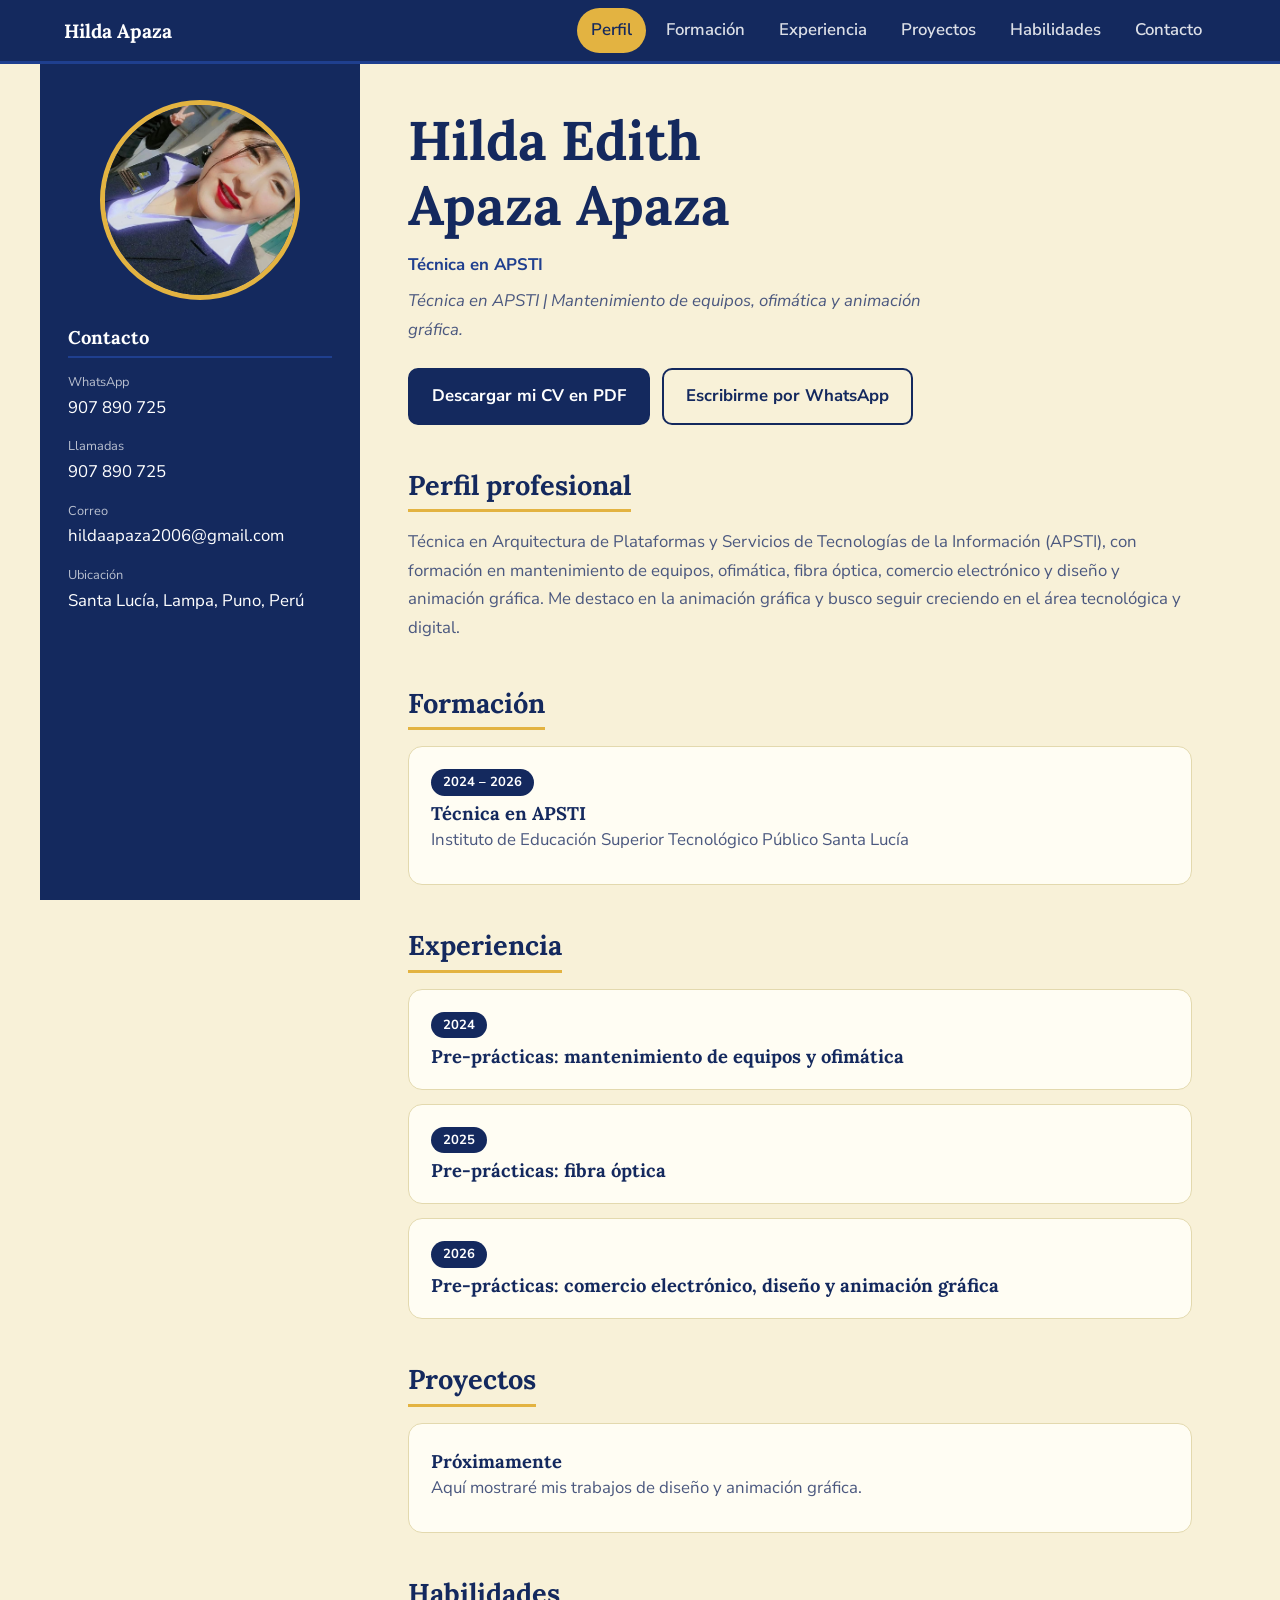
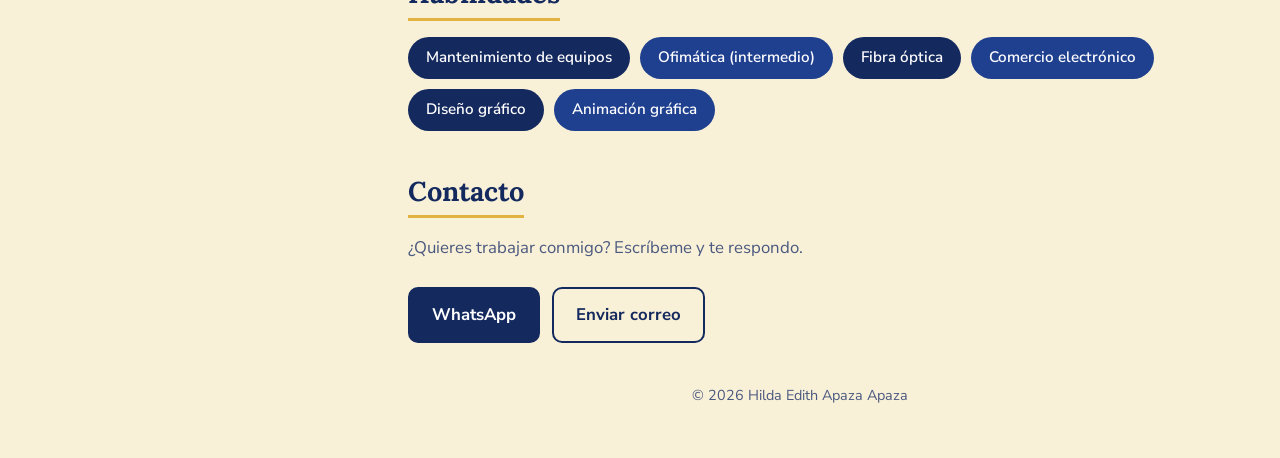
==== commit 00f33bf9: "Add files via upload" ====
--- a/index.html
+++ b/index.html
@@ -4,31 +4,159 @@
 <meta charset="utf-8">
 <meta name="viewport" content="width=device-width, initial-scale=1">
 <title>Hilda Edith Apaza Apaza – CV</title>
-<meta name="description" content="Currículum de Hilda Edith Apaza Apaza, técnica en ASPTI: mantenimiento de equipos, fibra óptica, comercio electrónico y animación gráfica.">
+<meta name="description" content="Currículum de Hilda Edith Apaza Apaza, técnica en APSTI: mantenimiento de equipos, fibra óptica, comercio electrónico y animación gráfica.">
 <link rel="preconnect" href="https://fonts.googleapis.com">
 <link rel="preconnect" href="https://fonts.gstatic.com" crossorigin>
-<link href="https://fonts.googleapis.com/css2?family=Sora:wght@500;700;800&family=Nunito+Sans:wght@400;600;700&display=swap" rel="stylesheet">
-<link rel="stylesheet" href="style.css">
+<link href="https://fonts.googleapis.com/css2?family=Lora:wght@500;700&family=Nunito+Sans:wght@400;600;700&display=swap" rel="stylesheet">
+<style>
+/* ===== Colores: cambia aquí para personalizar toda la página ===== */
+:root{
+  --navy:#14295E;
+  --navy2:#1F3F8F;
+  --cream:#F8F1D8;
+  --card:#FFFDF3;
+  --ink:#14295E;
+  --muted:#4B587F;
+  --line:#E3D9AE;
+  --gold:#E3B341;
+  --nav-h:64px;
+}
+*,*::before,*::after{box-sizing:border-box}
+html{scroll-behavior:smooth;scroll-padding-top:calc(var(--nav-h) + 16px)}
+body{margin:0;background:var(--cream);color:var(--ink);font:400 1.05rem/1.7 "Nunito Sans",system-ui,sans-serif}
+h1,h2,h3{font-family:Lora,Georgia,serif;margin:0;line-height:1.2}
+a{color:inherit}
+:focus-visible{outline:3px solid var(--gold);outline-offset:3px}
+
+/* ===== Menú superior ===== */
+.nav{position:sticky;top:0;z-index:10;height:var(--nav-h);background:var(--navy);color:#fff;border-bottom:3px solid var(--navy2)}
+.nav .in{max-width:1200px;height:100%;margin:0 auto;padding:0 24px;display:flex;align-items:center;justify-content:space-between;gap:20px}
+.marca{font:700 1.2rem Lora,serif;text-decoration:none;white-space:nowrap}
+.nav ul{list-style:none;margin:0;padding:0;display:flex;gap:6px;overflow-x:auto}
+.nav li a{display:block;text-decoration:none;padding:8px 14px;border-radius:999px;font-weight:600;white-space:nowrap;opacity:.85}
+.nav li a:hover{opacity:1;background:rgba(255,255,255,.1)}
+.nav li a.activo{opacity:1;background:var(--gold);color:var(--navy)}
+
+/* ===== Estructura ===== */
+.page{max-width:1200px;margin:0 auto;display:grid;grid-template-columns:320px 1fr}
+.side{
+  background:var(--navy);color:#fff;padding:36px 28px;
+  position:sticky;top:var(--nav-h);height:calc(100vh - var(--nav-h));overflow-y:auto;
+}
+.avatar{position:relative;display:grid;place-items:center;width:200px;height:200px;margin:0 auto 26px;border-radius:50%;overflow:hidden;border:5px solid var(--gold);background:var(--navy2);font:700 3.6rem Lora,serif;color:var(--gold)}
+.avatar img{position:absolute;inset:0;width:100%;height:100%;object-fit:cover}
+.side h2{font-size:1.15rem;padding-bottom:8px;margin-bottom:14px;border-bottom:2px solid var(--navy2)}
+.side dl{margin:0;display:grid;gap:14px}
+.side dt{font-size:.8rem;opacity:.7}
+.side dd{margin:0;overflow-wrap:anywhere}
+.side a{text-decoration:none}
+.side a:hover{text-decoration:underline}
+
+.main{padding:44px 48px 20px}
+
+/* ===== Portada ===== */
+.hero h1{font-size:clamp(2.2rem,5vw,3.4rem);color:var(--navy)}
+.rol{margin:12px 0 0;font-weight:700;color:var(--navy2)}
+.lema{margin:8px 0 0;font-style:italic;color:var(--muted);max-width:52ch}
+.botones{display:flex;flex-wrap:wrap;gap:12px;margin-top:24px}
+.btn{display:inline-block;text-decoration:none;font-weight:700;padding:12px 22px;border-radius:10px;border:2px solid var(--navy)}
+.btn.lleno{background:var(--navy);color:#fff}
+.btn.vacio{background:transparent;color:var(--navy)}
+.btn:hover{background:var(--navy2);border-color:var(--navy2);color:#fff}
+
+/* ===== Secciones ===== */
+section.bloque{margin-top:44px}
+.bloque h2{font-size:1.7rem;margin-bottom:16px;padding-bottom:8px;border-bottom:3px solid var(--gold);display:inline-block}
+.bloque p{margin:0 0 10px;color:var(--muted)}
+.tarjeta{background:var(--card);border:1px solid var(--line);border-radius:14px;padding:20px 22px;margin-bottom:14px}
+.tarjeta h3{font-size:1.15rem;margin:6px 0 2px}
+.fecha{display:inline-block;background:var(--navy);color:#fff;font-weight:700;font-size:.82rem;padding:2px 12px;border-radius:999px}
+.chips{list-style:none;margin:0;padding:0;display:flex;flex-wrap:wrap;gap:10px}
+.chips li{background:var(--navy);color:#fff;padding:8px 18px;border-radius:999px;font-weight:600;font-size:.95rem}
+.chips li:nth-child(even){background:var(--navy2)}
+footer{text-align:center;color:var(--muted);font-size:.9rem;padding:40px 0 30px}
+
+/* ===== Celular ===== */
+@media (max-width:860px){
+  .page{grid-template-columns:1fr}
+  .side{position:static;height:auto}
+  .main{padding:30px 20px 10px}
+  .nav .in{padding:0 12px}
+  .marca{display:none}
+}
+@media (prefers-reduced-motion:reduce){html{scroll-behavior:auto}}
+@media print{.nav,.botones{display:none}.side{position:static;height:auto}}
+</style>
 </head>
 <body>
+
+<nav class="nav" aria-label="Menú principal"><div class="in">
+  <a class="marca" href="#perfil">Hilda Apaza</a>
+  <ul id="menu">
+    <li><a href="#perfil">Perfil</a></li>
+    <li><a href="#formacion">Formación</a></li>
+    <li><a href="#experiencia">Experiencia</a></li>
+    <li><a href="#proyectos">Proyectos</a></li>
+    <li><a href="#habilidades">Habilidades</a></li>
+    <li><a href="#contacto">Contacto</a></li>
+  </ul>
+</div></nav>
+
 <div class="page">
 
   <aside class="side">
-    <img class="foto" src="foto.jpg" alt="Foto de Hilda Edith Apaza Apaza">
-    <h1>Hilda Edith<br>Apaza Apaza</h1>
-    <p class="rol">Técnica en ASPTI</p>
-
-    <section>
-      <h2>Contacto</h2>
-      <ul class="contacto">
-        <li><span>Teléfono</span><a href="tel:+51907890725">907 890 725</a></li>
-        <li><span>Correo</span><a href="mailto:hildaapaza2006@gmail.com">hildaapaza2006@gmail.com</a></li>
-        <li><span>Ubicación</span>Santa Lucía, Lampa, Puno</li>
-      </ul>
-      <a class="btn" href="https://wa.me/51907890725" target="_blank" rel="noopener">Escribir por WhatsApp</a>
-    </section>
-
-    <section>
+    <div class="avatar">HA<img src="foto.jpg" alt="Foto de Hilda Edith Apaza Apaza" onerror="this.remove()"></div>
+    <h2>Contacto</h2>
+    <dl>
+      <div><dt>WhatsApp</dt><dd><a href="https://wa.me/51907890725" target="_blank" rel="noopener">907 890 725</a></dd></div>
+      <div><dt>Llamadas</dt><dd><a href="tel:+51907890725">907 890 725</a></dd></div>
+      <div><dt>Correo</dt><dd><a href="mailto:hildaapaza2006@gmail.com">hildaapaza2006@gmail.com</a></dd></div>
+      <div><dt>Ubicación</dt><dd>Santa Lucía, Lampa, Puno, Perú</dd></div>
+    </dl>
+  </aside>
+
+  <main class="main">
+
+    <header class="hero" id="perfil">
+      <h1>Hilda Edith<br>Apaza Apaza</h1>
+      <p class="rol">Técnica en APSTI</p>
+      <p class="lema">Técnica en APSTI | Mantenimiento de equipos, ofimática y animación gráfica.</p>
+      <div class="botones">
+        <a class="btn lleno" href="cv-hilda.pdf" download>Descargar mi CV en PDF</a>
+        <a class="btn vacio" href="https://wa.me/51907890725" target="_blank" rel="noopener">Escribirme por WhatsApp</a>
+      </div>
+
+      <section class="bloque">
+        <h2>Perfil profesional</h2>
+        <p>Técnica en Arquitectura de Plataformas y Servicios de Tecnologías de la Información (APSTI), con formación en mantenimiento de equipos, ofimática, fibra óptica, comercio electrónico y diseño y animación gráfica. Me destaco en la animación gráfica y busco seguir creciendo en el área tecnológica y digital.</p>
+      </section>
+    </header>
+
+    <section class="bloque" id="formacion">
+      <h2>Formación</h2>
+      <div class="tarjeta">
+        <span class="fecha">2024 – 2026</span>
+        <h3>Técnica en APSTI</h3>
+        <p>Instituto de Educación Superior Tecnológico Público Santa Lucía</p>
+      </div>
+    </section>
+
+    <section class="bloque" id="experiencia">
+      <h2>Experiencia</h2>
+      <div class="tarjeta"><span class="fecha">2024</span><h3>Pre-prácticas: mantenimiento de equipos y ofimática</h3></div>
+      <div class="tarjeta"><span class="fecha">2025</span><h3>Pre-prácticas: fibra óptica</h3></div>
+      <div class="tarjeta"><span class="fecha">2026</span><h3>Pre-prácticas: comercio electrónico, diseño y animación gráfica</h3></div>
+    </section>
+
+    <section class="bloque" id="proyectos">
+      <h2>Proyectos</h2>
+      <div class="tarjeta">
+        <h3>Próximamente</h3>
+        <p>Aquí mostraré mis trabajos de diseño y animación gráfica.</p>
+      </div>
+    </section>
+
+    <section class="bloque" id="habilidades">
       <h2>Habilidades</h2>
       <ul class="chips">
         <li>Mantenimiento de equipos</li>
@@ -40,52 +168,34 @@
       </ul>
     </section>
 
-    <button class="tema" id="tema" type="button" aria-label="Cambiar entre modo claro y oscuro">Modo oscuro</button>
-  </aside>
-
-  <main class="main">
-    <section class="bloque reveal">
-      <h2>Perfil</h2>
-      <p>Técnica en Administración de Servicios y Procesos de Tecnologías de la Información (ASPTI), con formación en mantenimiento de equipos, ofimática, fibra óptica, comercio electrónico y diseño y animación gráfica. Me destaco en la animación gráfica y busco seguir creciendo en el área tecnológica y digital.</p>
-    </section>
-
-    <section class="bloque reveal">
-      <h2>Formación</h2>
-      <article class="item">
-        <span class="fecha">2024 – 2026</span>
-        <h3>Técnica en ASPTI</h3>
-        <p>Instituto de Educación Superior Tecnológico Público Santa Lucía</p>
-      </article>
-    </section>
-
-    <section class="bloque reveal">
-      <h2>Pre-prácticas</h2>
-      <div class="linea">
-        <article class="item">
-          <span class="fecha">2024</span>
-          <h3>Mantenimiento de equipos y ofimática</h3>
-        </article>
-        <article class="item">
-          <span class="fecha">2025</span>
-          <h3>Fibra óptica</h3>
-        </article>
-        <article class="item">
-          <span class="fecha">2026</span>
-          <h3>Comercio electrónico, diseño y animación gráfica</h3>
-        </article>
-      </div>
-    </section>
-
-    <section class="bloque reveal">
+    <section class="bloque" id="contacto">
       <h2>Contacto</h2>
-      <p>¿Quieres trabajar conmigo o conocer más de mi trabajo? Escríbeme y te respondo.</p>
-      <p><a class="enlace" href="mailto:hildaapaza2006@gmail.com">hildaapaza2006@gmail.com</a></p>
+      <p>¿Quieres trabajar conmigo? Escríbeme y te respondo.</p>
+      <div class="botones">
+        <a class="btn lleno" href="https://wa.me/51907890725" target="_blank" rel="noopener">WhatsApp</a>
+        <a class="btn vacio" href="mailto:hildaapaza2006@gmail.com">Enviar correo</a>
+      </div>
     </section>
 
     <footer>© <span id="anio"></span> Hilda Edith Apaza Apaza</footer>
   </main>
-
 </div>
-<script src="script.js"></script>
+
+<script>
+document.getElementById("anio").textContent = new Date().getFullYear();
+
+// Resalta en el menú la sección que estás viendo
+var enlaces = document.querySelectorAll("#menu a");
+var secciones = ["perfil","formacion","experiencia","proyectos","habilidades","contacto"]
+  .map(function(id){ return document.getElementById(id); });
+function marcar(){
+  var y = window.scrollY + 120, actual = secciones[0].id;
+  secciones.forEach(function(s){ if (s.offsetTop <= y) actual = s.id; });
+  if (window.innerHeight + window.scrollY >= document.body.scrollHeight - 4) actual = "contacto";
+  enlaces.forEach(function(a){ a.classList.toggle("activo", a.getAttribute("href") === "#" + actual); });
+}
+window.addEventListener("scroll", marcar, {passive:true});
+marcar();
+</script>
 </body>
 </html>
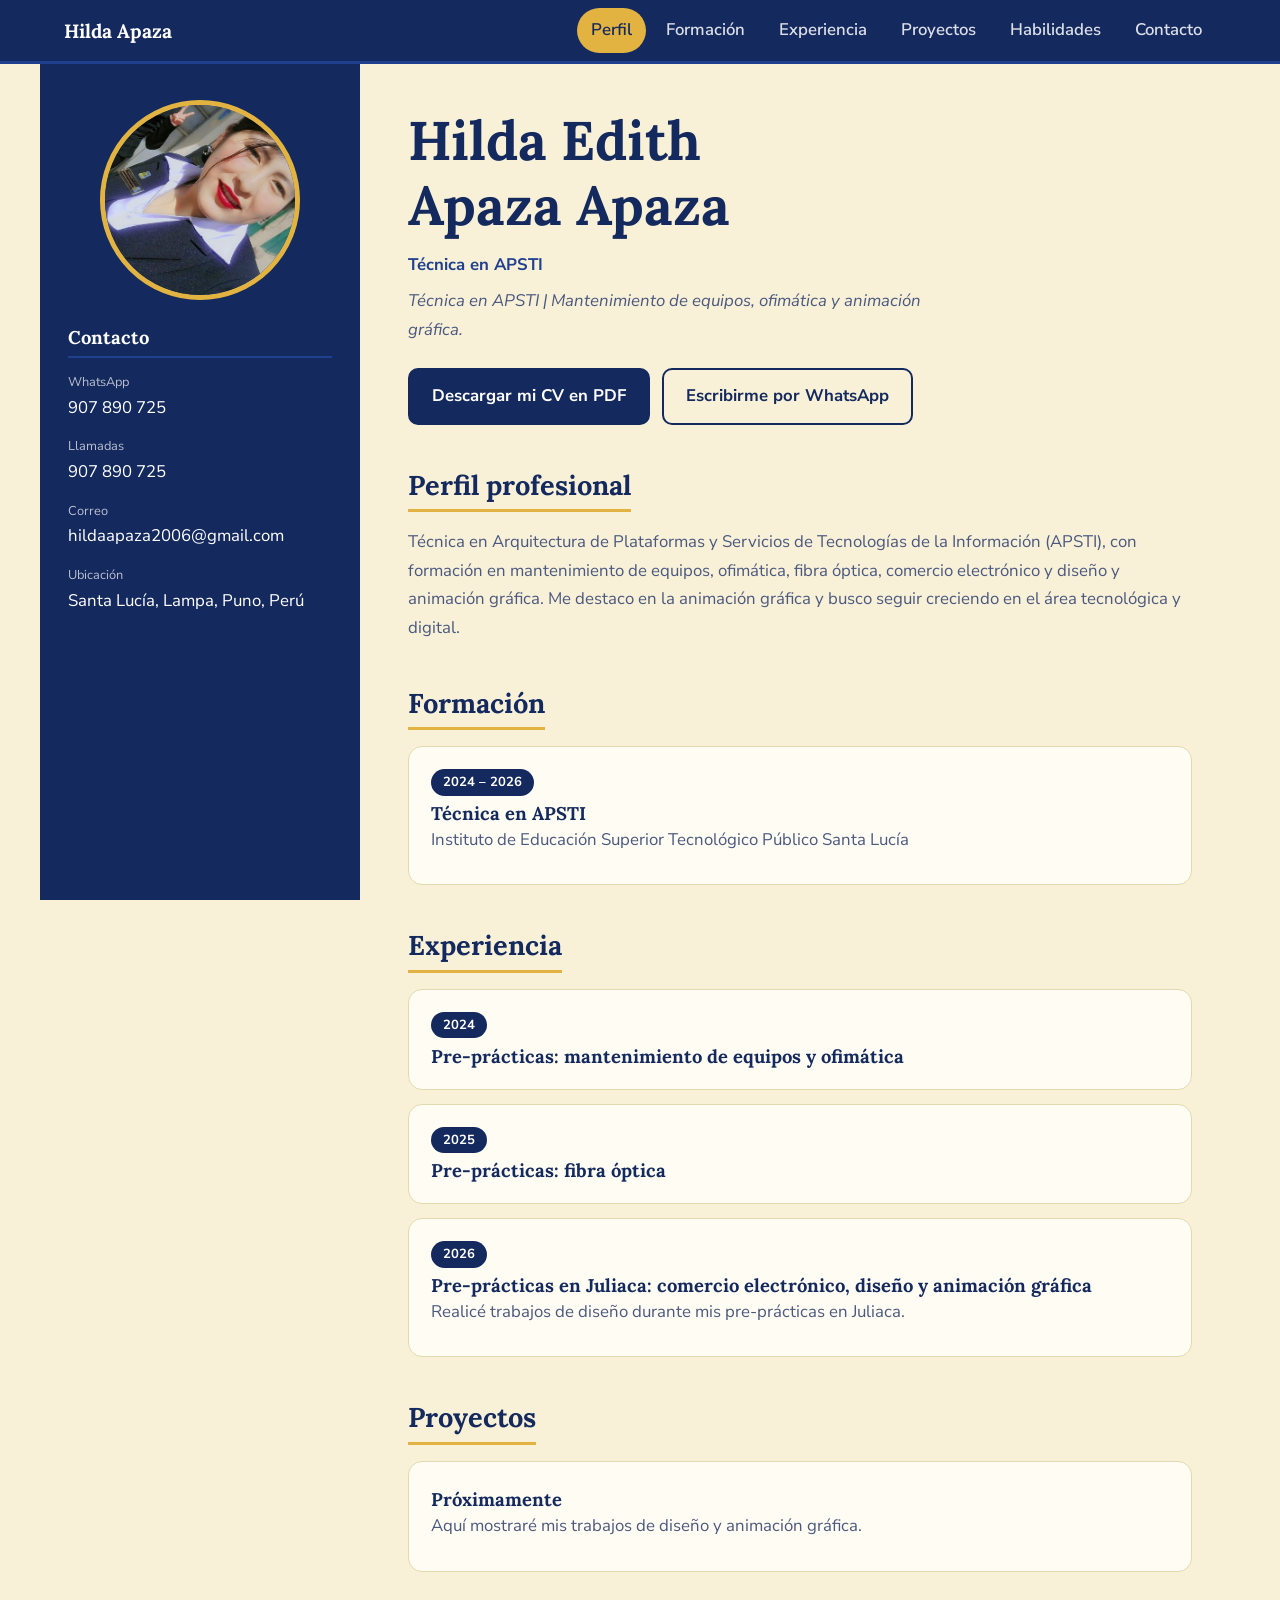
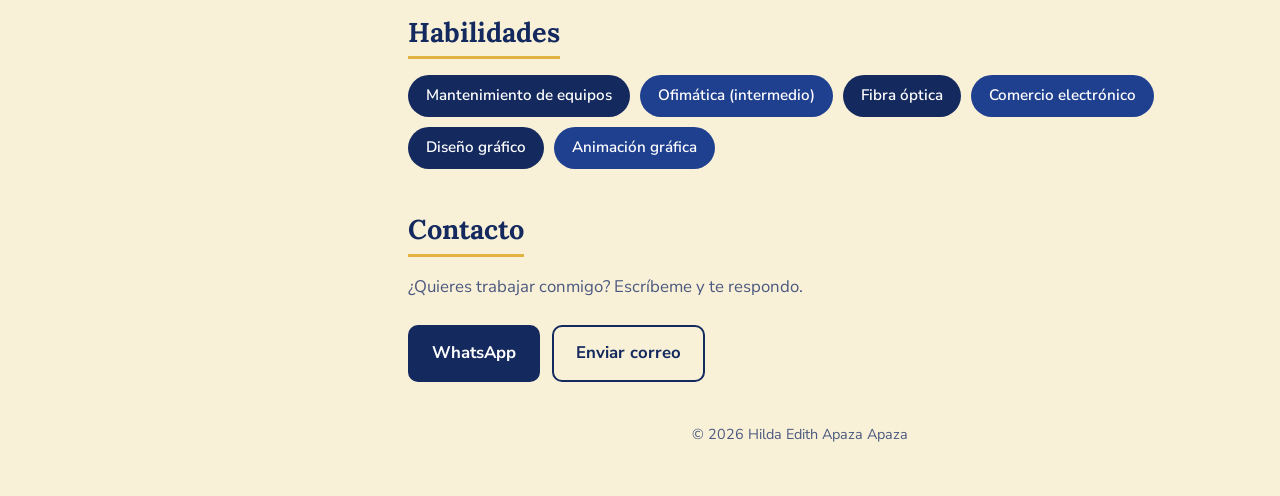
==== commit 43a5f454: "Add files via upload" ====
--- a/index.html
+++ b/index.html
@@ -145,7 +145,7 @@
       <h2>Experiencia</h2>
       <div class="tarjeta"><span class="fecha">2024</span><h3>Pre-prácticas: mantenimiento de equipos y ofimática</h3></div>
       <div class="tarjeta"><span class="fecha">2025</span><h3>Pre-prácticas: fibra óptica</h3></div>
-      <div class="tarjeta"><span class="fecha">2026</span><h3>Pre-prácticas: comercio electrónico, diseño y animación gráfica</h3></div>
+      <div class="tarjeta"><span class="fecha">2026</span><h3>Pre-prácticas en Juliaca: comercio electrónico, diseño y animación gráfica</h3><p>Realicé trabajos de diseño durante mis pre-prácticas en Juliaca.</p></div>
     </section>
 
     <section class="bloque" id="proyectos">
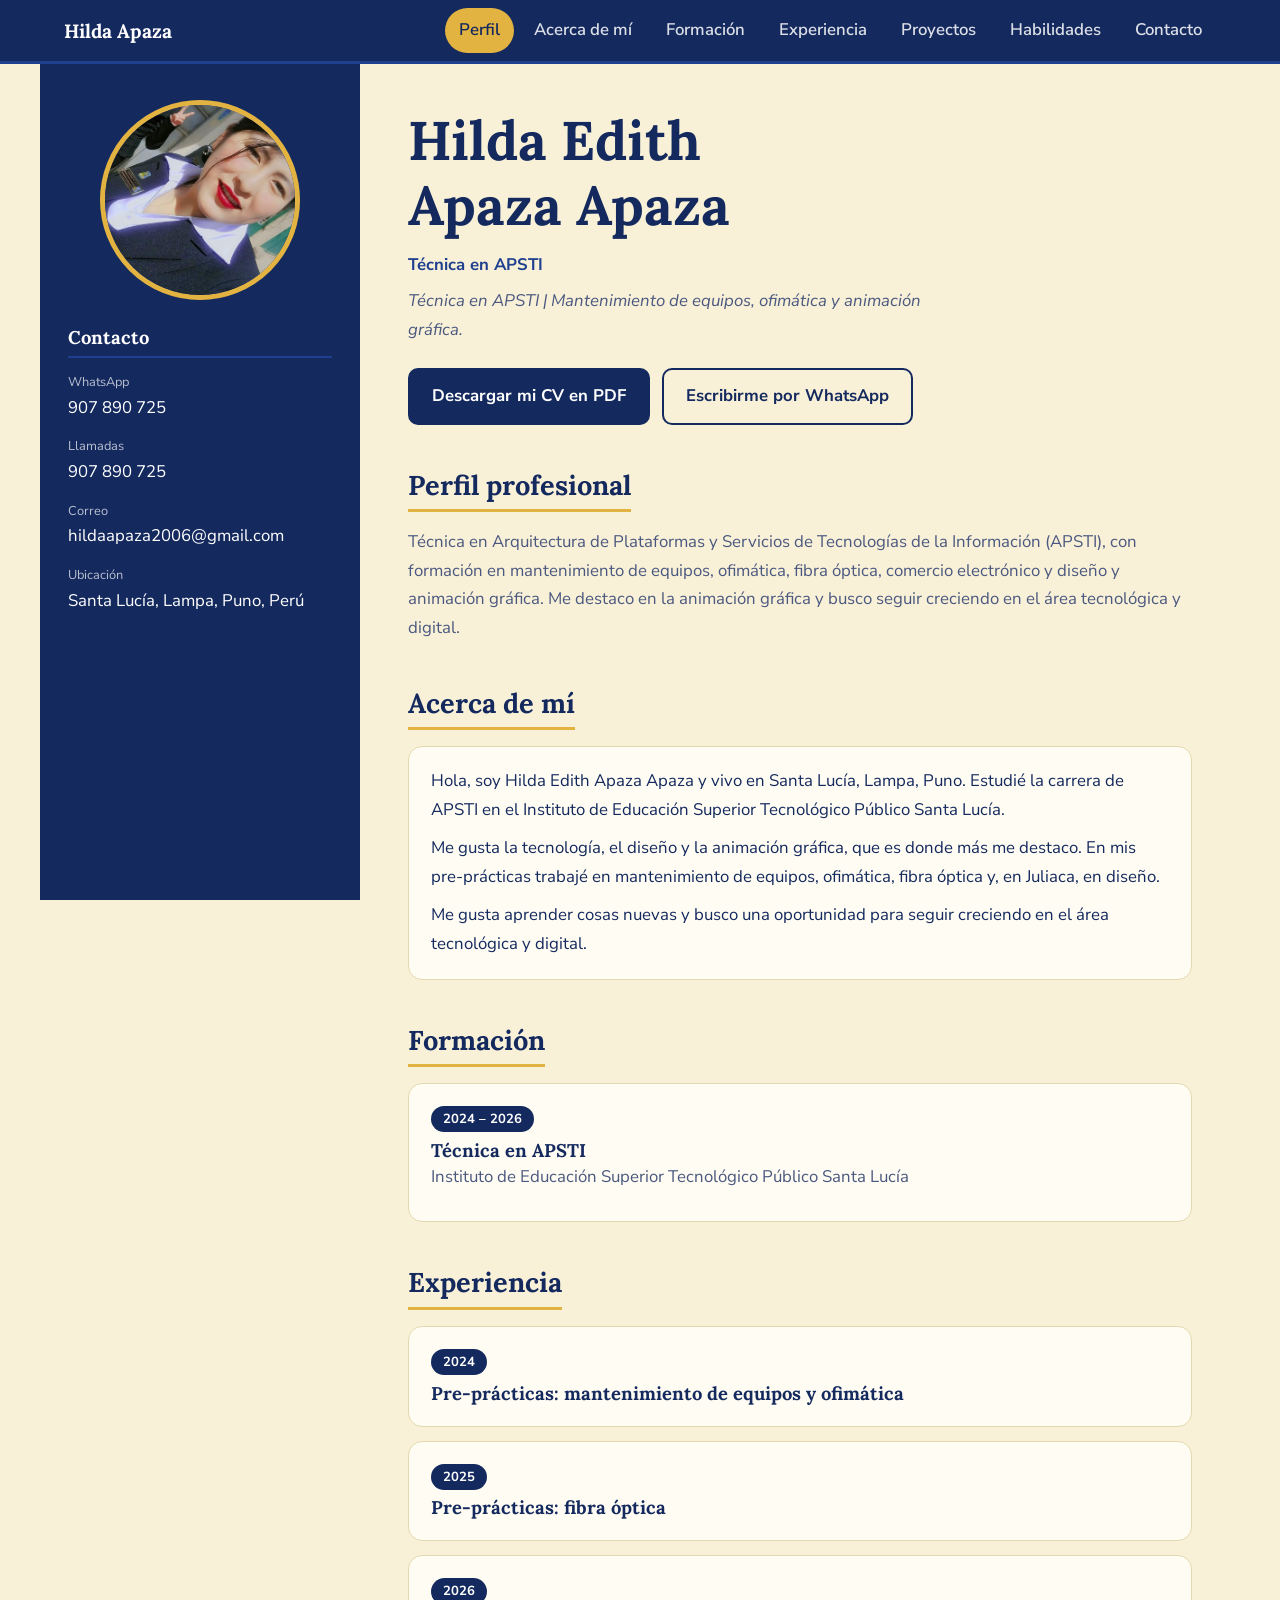
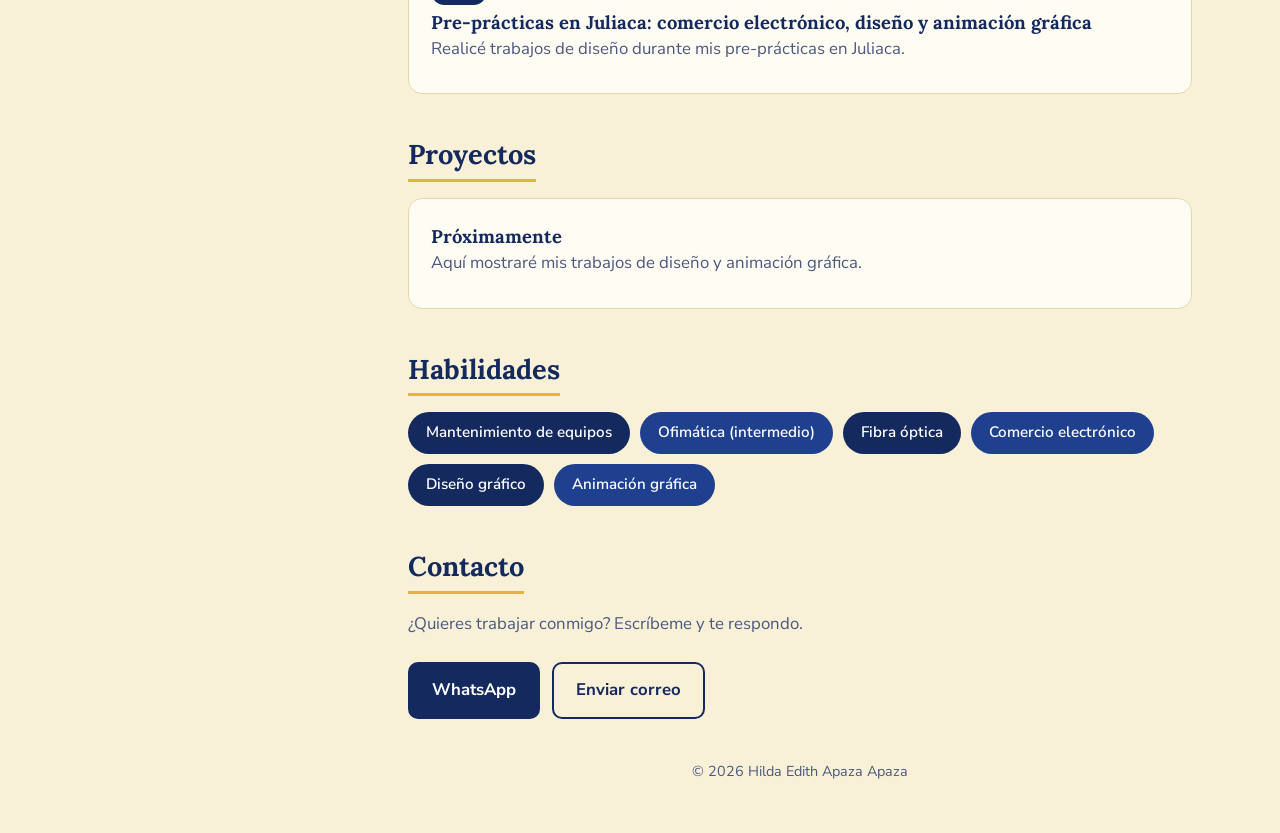
==== commit b07b1f09: "Add files via upload" ====
--- a/index.html
+++ b/index.html
@@ -71,6 +71,8 @@
 .tarjeta{background:var(--card);border:1px solid var(--line);border-radius:14px;padding:20px 22px;margin-bottom:14px}
 .tarjeta h3{font-size:1.15rem;margin:6px 0 2px}
 .fecha{display:inline-block;background:var(--navy);color:#fff;font-weight:700;font-size:.82rem;padding:2px 12px;border-radius:999px}
+.acerca p{color:var(--ink)}
+.acerca p:last-child{margin-bottom:0}
 .chips{list-style:none;margin:0;padding:0;display:flex;flex-wrap:wrap;gap:10px}
 .chips li{background:var(--navy);color:#fff;padding:8px 18px;border-radius:999px;font-weight:600;font-size:.95rem}
 .chips li:nth-child(even){background:var(--navy2)}
@@ -94,6 +96,7 @@
   <a class="marca" href="#perfil">Hilda Apaza</a>
   <ul id="menu">
     <li><a href="#perfil">Perfil</a></li>
+    <li><a href="#acerca">Acerca de mí</a></li>
     <li><a href="#formacion">Formación</a></li>
     <li><a href="#experiencia">Experiencia</a></li>
     <li><a href="#proyectos">Proyectos</a></li>
@@ -132,6 +135,15 @@
       </section>
     </header>
 
+    <section class="bloque" id="acerca">
+      <h2>Acerca de mí</h2>
+      <div class="tarjeta acerca">
+        <p>Hola, soy Hilda Edith Apaza Apaza y vivo en Santa Lucía, Lampa, Puno. Estudié la carrera de APSTI en el Instituto de Educación Superior Tecnológico Público Santa Lucía.</p>
+        <p>Me gusta la tecnología, el diseño y la animación gráfica, que es donde más me destaco. En mis pre-prácticas trabajé en mantenimiento de equipos, ofimática, fibra óptica y, en Juliaca, en diseño.</p>
+        <p>Me gusta aprender cosas nuevas y busco una oportunidad para seguir creciendo en el área tecnológica y digital.</p>
+      </div>
+    </section>
+
     <section class="bloque" id="formacion">
       <h2>Formación</h2>
       <div class="tarjeta">
@@ -186,7 +198,7 @@
 
 // Resalta en el menú la sección que estás viendo
 var enlaces = document.querySelectorAll("#menu a");
-var secciones = ["perfil","formacion","experiencia","proyectos","habilidades","contacto"]
+var secciones = ["perfil","acerca","formacion","experiencia","proyectos","habilidades","contacto"]
   .map(function(id){ return document.getElementById(id); });
 function marcar(){
   var y = window.scrollY + 120, actual = secciones[0].id;
